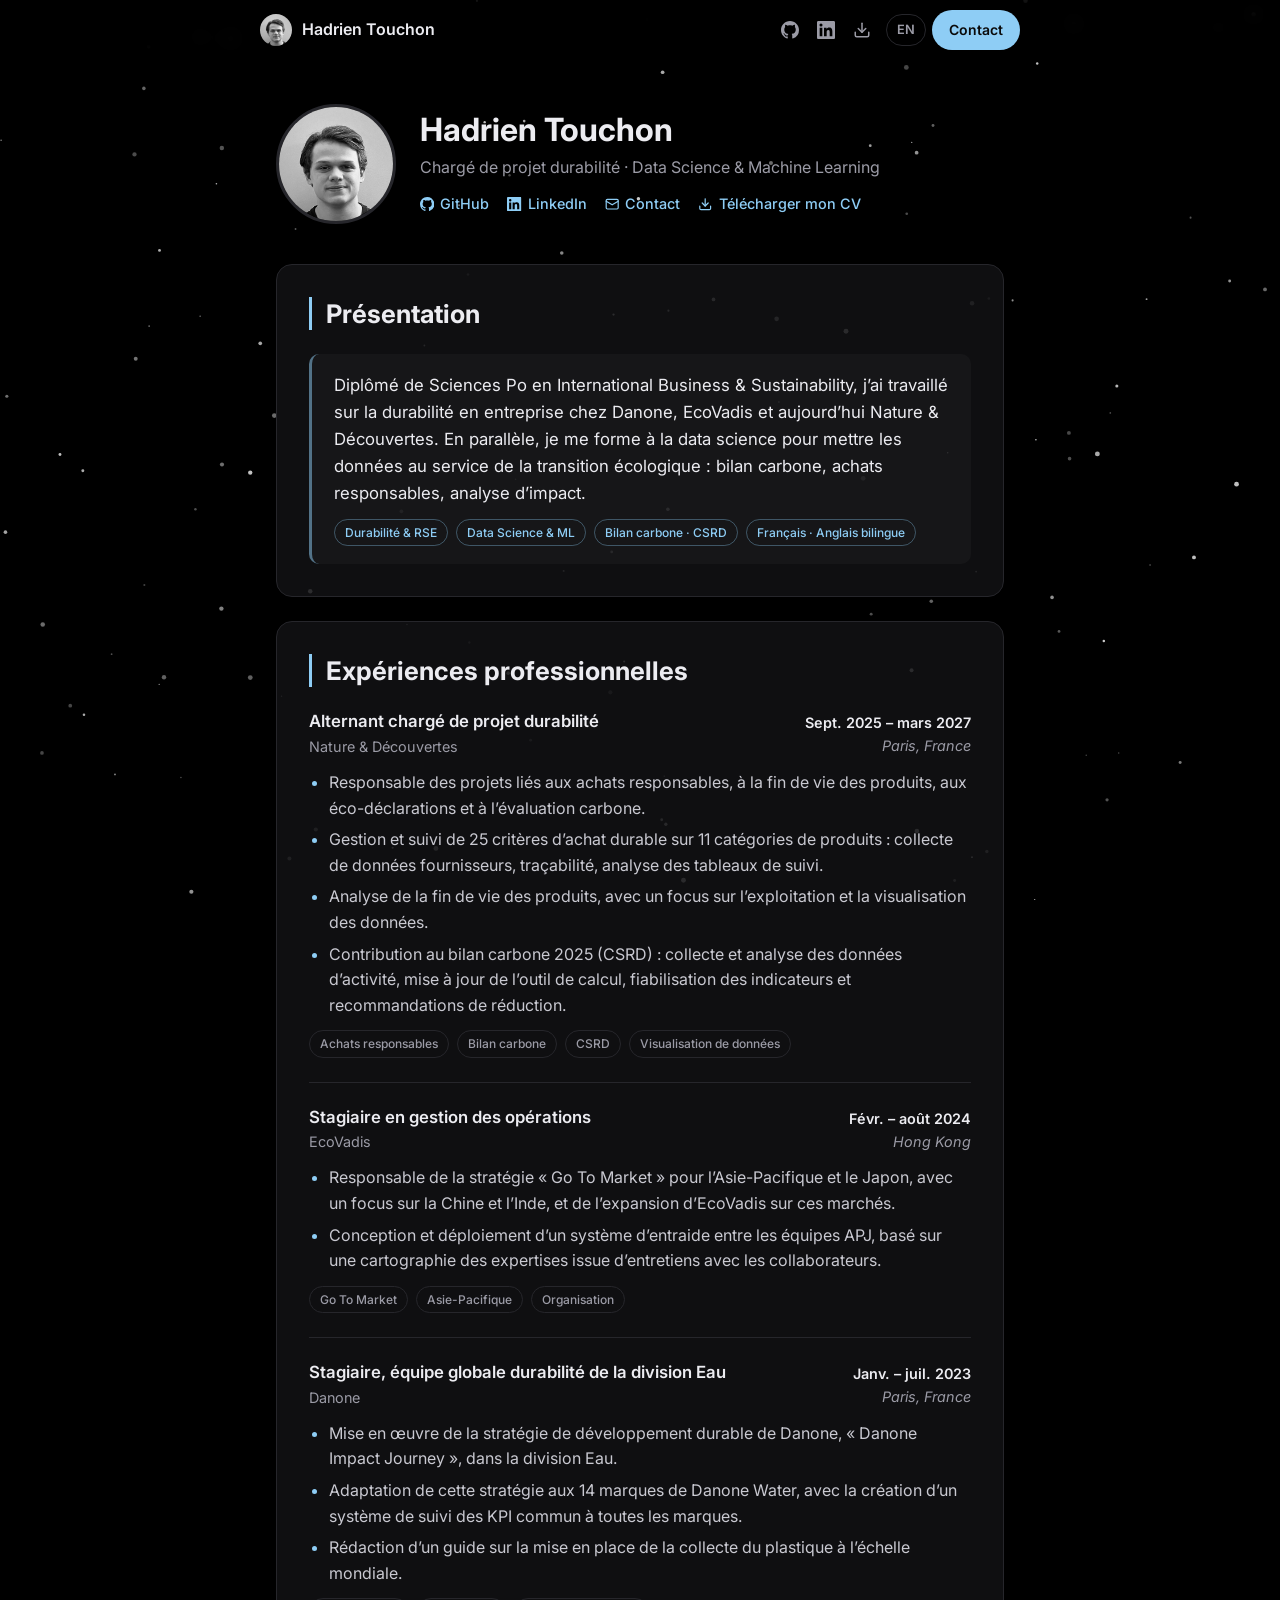
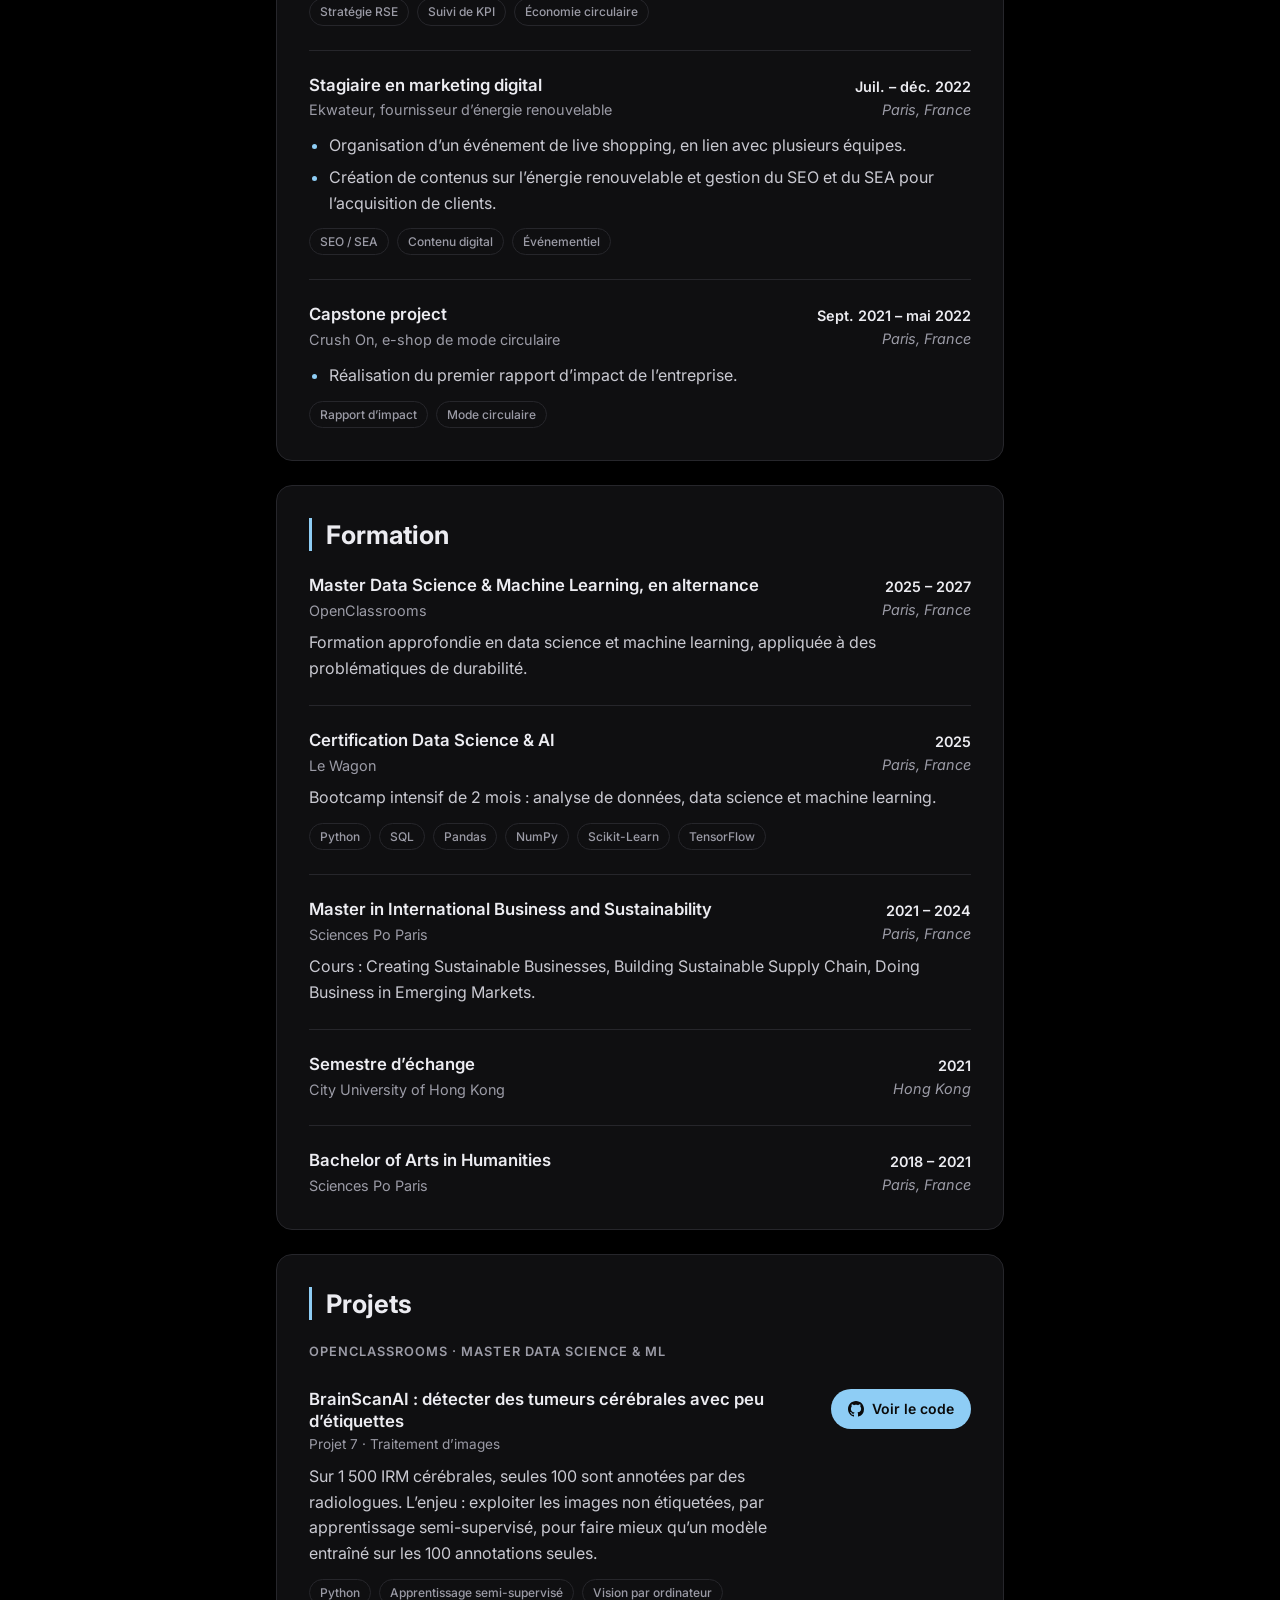
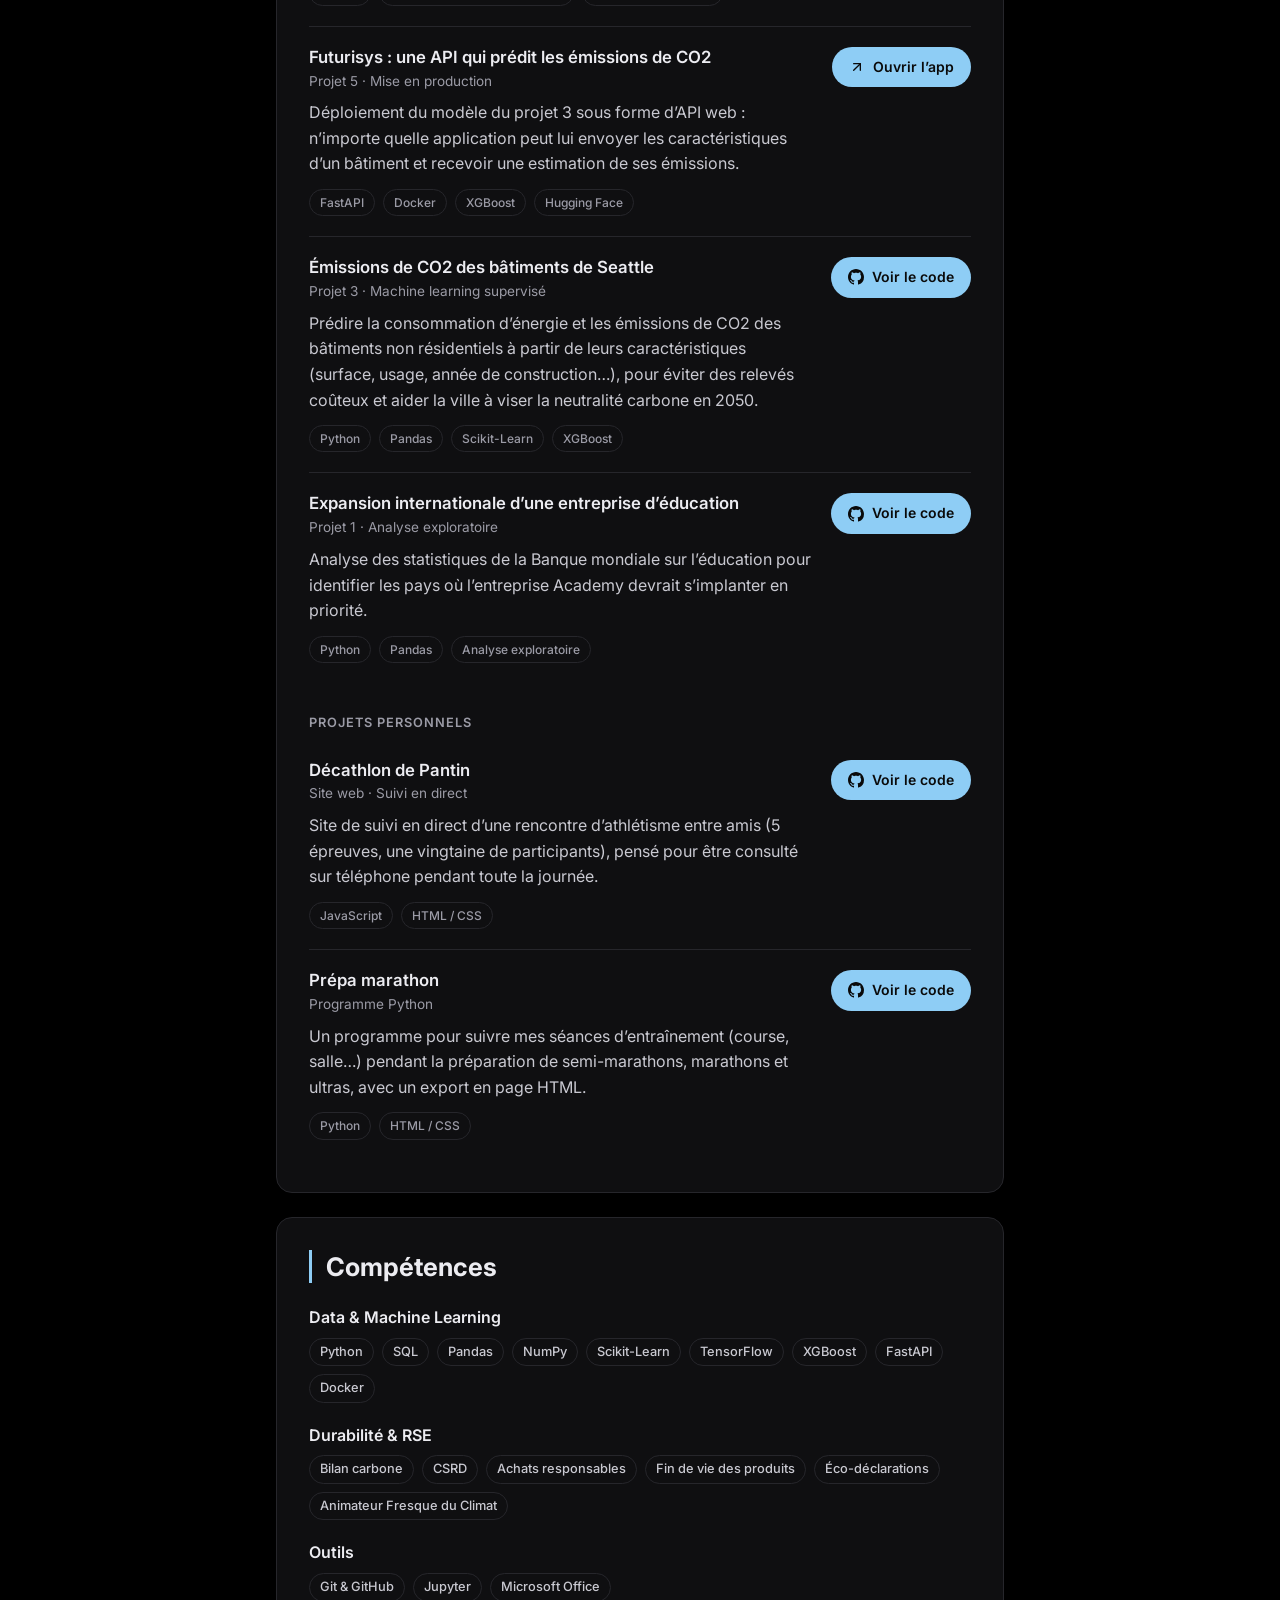
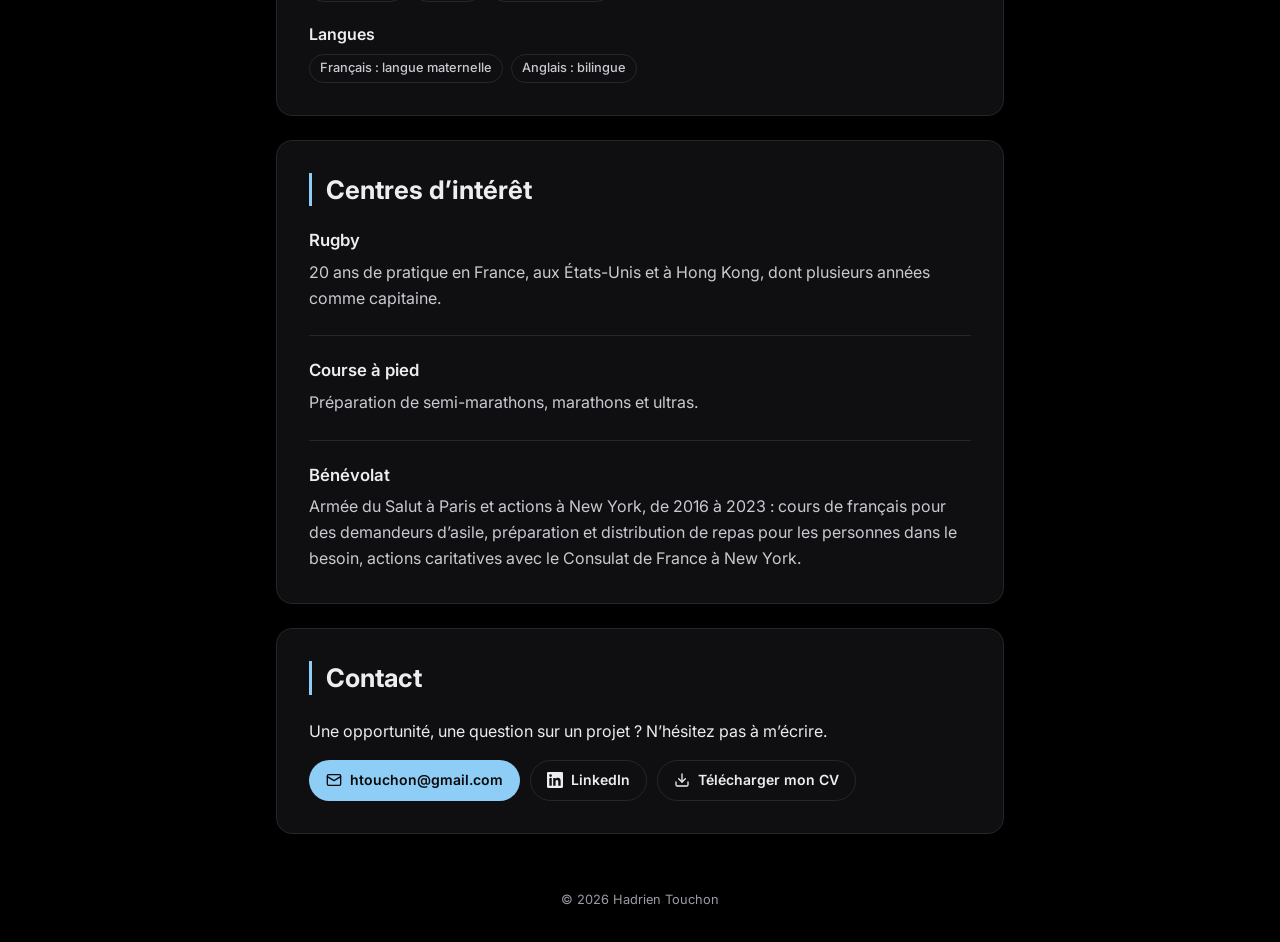
==== index.html @ 666b0382 "Première version du site portfolio" ====
<!DOCTYPE html>
<html lang="fr">
<head>
  <meta charset="UTF-8">
  <meta name="viewport" content="width=device-width, initial-scale=1">
  <title>Hadrien Touchon · Durabilité &amp; Data Science</title>
  <meta name="description" content="Portfolio de Hadrien Touchon : chargé de projet durabilité et étudiant en master Data Science &amp; Machine Learning. Expériences, formation, projets et contact.">

  <!-- Aperçu affiché quand le lien est partagé (LinkedIn, messageries…).
       L'image utilise l'adresse finale du site : elle marchera une fois le domaine branché. -->
  <meta property="og:type" content="website">
  <meta property="og:title" content="Hadrien Touchon · Durabilité &amp; Data Science">
  <meta property="og:description" content="Chargé de projet durabilité et étudiant en master Data Science &amp; Machine Learning.">
  <meta property="og:image" content="https://hadrientouchon.fr/assets/img/photo.jpg">

  <!-- Icône de l'onglet : ma photo -->
  <link rel="icon" href="assets/img/photo.jpg">

  <!-- Police Inter (Google Fonts) -->
  <link rel="preconnect" href="https://fonts.googleapis.com">
  <link rel="preconnect" href="https://fonts.gstatic.com" crossorigin>
  <link rel="stylesheet" href="https://fonts.googleapis.com/css2?family=Inter:wght@400;500;600;700&display=swap">

  <link rel="stylesheet" href="assets/css/style.css">
</head>
<body>

  <!-- Bibliothèque d'icônes : chaque icône est définie une fois ici,
       puis réutilisée partout avec <svg><use href="#nom-icone"/></svg> -->
  <svg width="0" height="0" style="position:absolute" aria-hidden="true">
    <symbol id="i-github" viewBox="0 0 16 16">
      <path fill="currentColor" d="M8 0C3.58 0 0 3.58 0 8c0 3.54 2.29 6.53 5.47 7.59.4.07.55-.17.55-.38 0-.19-.01-.82-.01-1.49-2.01.37-2.53-.49-2.69-.94-.09-.23-.48-.94-.82-1.13-.28-.15-.68-.52-.01-.53.63-.01 1.08.58 1.23.82.72 1.21 1.87.87 2.33.66.07-.52.28-.87.51-1.07-1.78-.2-3.64-.89-3.64-3.95 0-.87.31-1.59.82-2.15-.08-.2-.36-1.02.08-2.12 0 0 .67-.21 2.2.82.64-.18 1.32-.27 2-.27.68 0 1.36.09 2 .27 1.53-1.04 2.2-.82 2.2-.82.44 1.1.16 1.92.08 2.12.51.56.82 1.27.82 2.15 0 3.07-1.87 3.75-3.65 3.95.29.25.54.73.54 1.48 0 1.07-.01 1.93-.01 2.2 0 .21.15.46.55.38A8.013 8.013 0 0016 8c0-4.42-3.58-8-8-8z"/>
    </symbol>
    <symbol id="i-linkedin" viewBox="0 0 24 24">
      <path fill="currentColor" d="M20.447 20.452h-3.554v-5.569c0-1.328-.027-3.037-1.852-3.037-1.853 0-2.136 1.445-2.136 2.939v5.667H9.351V9h3.414v1.561h.046c.477-.9 1.637-1.85 3.37-1.85 3.601 0 4.267 2.37 4.267 5.455v6.286zM5.337 7.433a2.062 2.062 0 1 1 0-4.125 2.062 2.062 0 0 1 0 4.125zM7.119 20.452H3.555V9h3.564v11.452zM22.225 0H1.771C.792 0 0 .774 0 1.729v20.542C0 23.227.792 24 1.771 24h20.451C23.2 24 24 23.227 24 22.271V1.729C24 .774 23.2 0 22.222 0h.003z"/>
    </symbol>
    <symbol id="i-mail" viewBox="0 0 24 24">
      <g fill="none" stroke="currentColor" stroke-width="2" stroke-linecap="round" stroke-linejoin="round">
        <rect x="2" y="4" width="20" height="16" rx="2"/><path d="m22 7-10 6L2 7"/>
      </g>
    </symbol>
    <symbol id="i-download" viewBox="0 0 24 24">
      <g fill="none" stroke="currentColor" stroke-width="2" stroke-linecap="round" stroke-linejoin="round">
        <path d="M21 15v4a2 2 0 0 1-2 2H5a2 2 0 0 1-2-2v-4"/><path d="m7 10 5 5 5-5"/><path d="M12 15V3"/>
      </g>
    </symbol>
    <symbol id="i-external" viewBox="0 0 24 24">
      <g fill="none" stroke="currentColor" stroke-width="2" stroke-linecap="round" stroke-linejoin="round">
        <path d="M7 17 17 7"/><path d="M7 7h10v10"/>
      </g>
    </symbol>
  </svg>

  <!-- Fond animé : la neige est dessinée dans ce canvas par assets/js/main.js -->
  <canvas id="snow" aria-hidden="true"></canvas>

  <!-- =====================================================
       BARRE DU HAUT : toujours visible pendant le défilement.
       La photo, le nom et les icônes apparaissent une fois l'en-tête dépassé ;
       le bouton langue et le bouton Contact sont toujours là.
       ===================================================== -->
  <header class="topbar">
    <a class="topbar-id fade-on-scroll" href="#top">
      <img src="assets/img/photo.jpg" alt="" width="32" height="32">
      <span>Hadrien Touchon</span>
    </a>
    <nav class="topbar-actions" aria-label="Liens rapides">
      <div class="topbar-icons fade-on-scroll">
        <a class="icon-btn" href="https://github.com/Hadri2T" target="_blank" rel="noopener" aria-label="GitHub">
          <svg class="icon"><use href="#i-github"/></svg>
        </a>
        <a class="icon-btn" href="https://www.linkedin.com/in/hadrien-touchon/" target="_blank" rel="noopener" aria-label="LinkedIn">
          <svg class="icon"><use href="#i-linkedin"/></svg>
        </a>
        <a class="icon-btn" href="assets/cv/CV-Hadrien-Touchon-FR.pdf" download aria-label="Télécharger mon CV">
          <svg class="icon"><use href="#i-download"/></svg>
        </a>
      </div>
      <!-- Lien vers la version anglaise (page à créer : en/index.html) -->
      <a class="lang-switch" href="en/" hreflang="en" lang="en" aria-label="English version">EN</a>
      <a class="btn btn-accent" href="#contact">Contact</a>
    </nav>
  </header>

  <main id="top">

    <!-- =====================================================
         EN-TÊTE : photo, nom, titre et liens
         ===================================================== -->
    <section class="hero">
      <img class="avatar" src="assets/img/photo.jpg" alt="Photo de Hadrien Touchon" width="120" height="120">
      <div>
        <h1>Hadrien Touchon</h1>
        <p class="subtitle">Chargé de projet durabilité · Data Science &amp; Machine Learning</p>
        <ul class="hero-links">
          <li><a href="https://github.com/Hadri2T" target="_blank" rel="noopener"><svg class="icon"><use href="#i-github"/></svg>GitHub</a></li>
          <li><a href="https://www.linkedin.com/in/hadrien-touchon/" target="_blank" rel="noopener"><svg class="icon"><use href="#i-linkedin"/></svg>LinkedIn</a></li>
          <li><a href="#contact"><svg class="icon"><use href="#i-mail"/></svg>Contact</a></li>
          <li><a href="assets/cv/CV-Hadrien-Touchon-FR.pdf" download><svg class="icon"><use href="#i-download"/></svg>Télécharger mon CV</a></li>
        </ul>
      </div>
    </section>

    <!-- =====================================================
         PRÉSENTATION
         ✏️ C'est ce bloc qu'il faut modifier pour adapter le site à tes objectifs :
         le paragraphe et les étiquettes en dessous.
         ===================================================== -->
    <section class="card" id="presentation">
      <h2 class="section-title">Présentation</h2>
      <div class="pitch">
        <p>
          Diplômé de Sciences Po en International Business &amp; Sustainability, j’ai travaillé sur la durabilité
          en entreprise chez Danone, EcoVadis et aujourd’hui Nature &amp; Découvertes. En parallèle, je me forme
          à la data science pour mettre les données au service de la transition écologique : bilan carbone,
          achats responsables, analyse d’impact.
        </p>
        <ul class="tags">
          <li>Durabilité &amp; RSE</li>
          <li>Data Science &amp; ML</li>
          <li>Bilan carbone · CSRD</li>
          <li>Français · Anglais bilingue</li>
        </ul>
      </div>
    </section>

    <!-- =====================================================
         EXPÉRIENCES PROFESSIONNELLES
         Chaque expérience est un bloc <article class="entry"> :
         pour en ajouter une, copier-coller un bloc entier.
         ===================================================== -->
    <section class="card" id="experiences">
      <h2 class="section-title">Expériences professionnelles</h2>

      <article class="entry">
        <div class="entry-head">
          <div>
            <h3>Alternant chargé de projet durabilité</h3>
            <p class="entry-org">Nature &amp; Découvertes</p>
          </div>
          <div class="entry-meta">
            <span class="entry-date">Sept. 2025 – mars 2027</span>
            <span class="entry-place">Paris, France</span>
          </div>
        </div>
        <ul class="entry-list">
          <li>Responsable des projets liés aux achats responsables, à la fin de vie des produits, aux éco-déclarations et à l’évaluation carbone.</li>
          <li>Gestion et suivi de 25 critères d’achat durable sur 11 catégories de produits : collecte de données fournisseurs, traçabilité, analyse des tableaux de suivi.</li>
          <li>Analyse de la fin de vie des produits, avec un focus sur l’exploitation et la visualisation des données.</li>
          <li>Contribution au bilan carbone 2025 (CSRD) : collecte et analyse des données d’activité, mise à jour de l’outil de calcul, fiabilisation des indicateurs et recommandations de réduction.</li>
        </ul>
        <ul class="tags">
          <li>Achats responsables</li><li>Bilan carbone</li><li>CSRD</li><li>Visualisation de données</li>
        </ul>
      </article>

      <article class="entry">
        <div class="entry-head">
          <div>
            <h3>Stagiaire en gestion des opérations</h3>
            <p class="entry-org">EcoVadis</p>
          </div>
          <div class="entry-meta">
            <span class="entry-date">Févr. – août 2024</span>
            <span class="entry-place">Hong Kong</span>
          </div>
        </div>
        <ul class="entry-list">
          <li>Responsable de la stratégie « Go To Market » pour l’Asie-Pacifique et le Japon, avec un focus sur la Chine et l’Inde, et de l’expansion d’EcoVadis sur ces marchés.</li>
          <li>Conception et déploiement d’un système d’entraide entre les équipes APJ, basé sur une cartographie des expertises issue d’entretiens avec les collaborateurs.</li>
        </ul>
        <ul class="tags">
          <li>Go To Market</li><li>Asie-Pacifique</li><li>Organisation</li>
        </ul>
      </article>

      <article class="entry">
        <div class="entry-head">
          <div>
            <h3>Stagiaire, équipe globale durabilité de la division Eau</h3>
            <p class="entry-org">Danone</p>
          </div>
          <div class="entry-meta">
            <span class="entry-date">Janv. – juil. 2023</span>
            <span class="entry-place">Paris, France</span>
          </div>
        </div>
        <ul class="entry-list">
          <li>Mise en œuvre de la stratégie de développement durable de Danone, « Danone Impact Journey », dans la division Eau.</li>
          <li>Adaptation de cette stratégie aux 14 marques de Danone Water, avec la création d’un système de suivi des KPI commun à toutes les marques.</li>
          <li>Rédaction d’un guide sur la mise en place de la collecte du plastique à l’échelle mondiale.</li>
        </ul>
        <ul class="tags">
          <li>Stratégie RSE</li><li>Suivi de KPI</li><li>Économie circulaire</li>
        </ul>
      </article>

      <article class="entry">
        <div class="entry-head">
          <div>
            <h3>Stagiaire en marketing digital</h3>
            <p class="entry-org">Ekwateur, fournisseur d’énergie renouvelable</p>
          </div>
          <div class="entry-meta">
            <span class="entry-date">Juil. – déc. 2022</span>
            <span class="entry-place">Paris, France</span>
          </div>
        </div>
        <ul class="entry-list">
          <li>Organisation d’un événement de live shopping, en lien avec plusieurs équipes.</li>
          <li>Création de contenus sur l’énergie renouvelable et gestion du SEO et du SEA pour l’acquisition de clients.</li>
        </ul>
        <ul class="tags">
          <li>SEO / SEA</li><li>Contenu digital</li><li>Événementiel</li>
        </ul>
      </article>

      <article class="entry">
        <div class="entry-head">
          <div>
            <h3>Capstone project</h3>
            <p class="entry-org">Crush On, e-shop de mode circulaire</p>
          </div>
          <div class="entry-meta">
            <span class="entry-date">Sept. 2021 – mai 2022</span>
            <span class="entry-place">Paris, France</span>
          </div>
        </div>
        <ul class="entry-list">
          <li>Réalisation du premier rapport d’impact de l’entreprise.</li>
        </ul>
        <ul class="tags">
          <li>Rapport d’impact</li><li>Mode circulaire</li>
        </ul>
      </article>
    </section>

    <!-- =====================================================
         FORMATION
         ===================================================== -->
    <section class="card" id="formation">
      <h2 class="section-title">Formation</h2>

      <article class="entry">
        <div class="entry-head">
          <div>
            <h3>Master Data Science &amp; Machine Learning, en alternance</h3>
            <p class="entry-org">OpenClassrooms</p>
          </div>
          <div class="entry-meta">
            <span class="entry-date">2025 – 2027</span>
            <span class="entry-place">Paris, France</span>
          </div>
        </div>
        <p class="entry-desc">Formation approfondie en data science et machine learning, appliquée à des problématiques de durabilité.</p>
      </article>

      <article class="entry">
        <div class="entry-head">
          <div>
            <h3>Certification Data Science &amp; AI</h3>
            <p class="entry-org">Le Wagon</p>
          </div>
          <div class="entry-meta">
            <span class="entry-date">2025</span>
            <span class="entry-place">Paris, France</span>
          </div>
        </div>
        <p class="entry-desc">Bootcamp intensif de 2 mois : analyse de données, data science et machine learning.</p>
        <ul class="tags">
          <li>Python</li><li>SQL</li><li>Pandas</li><li>NumPy</li><li>Scikit-Learn</li><li>TensorFlow</li>
        </ul>
      </article>

      <article class="entry">
        <div class="entry-head">
          <div>
            <h3>Master in International Business and Sustainability</h3>
            <p class="entry-org">Sciences Po Paris</p>
          </div>
          <div class="entry-meta">
            <span class="entry-date">2021 – 2024</span>
            <span class="entry-place">Paris, France</span>
          </div>
        </div>
        <p class="entry-desc">Cours : Creating Sustainable Businesses, Building Sustainable Supply Chain, Doing Business in Emerging Markets.</p>
      </article>

      <article class="entry">
        <div class="entry-head">
          <div>
            <h3>Semestre d’échange</h3>
            <p class="entry-org">City University of Hong Kong</p>
          </div>
          <div class="entry-meta">
            <span class="entry-date">2021</span>
            <span class="entry-place">Hong Kong</span>
          </div>
        </div>
      </article>

      <article class="entry">
        <div class="entry-head">
          <div>
            <h3>Bachelor of Arts in Humanities</h3>
            <p class="entry-org">Sciences Po Paris</p>
          </div>
          <div class="entry-meta">
            <span class="entry-date">2018 – 2021</span>
            <span class="entry-place">Paris, France</span>
          </div>
        </div>
      </article>
    </section>

    <!-- =====================================================
         PROJETS
         Chaque projet est un bloc <article class="project">.
         Boutons possibles : « Voir le code » (lien GitHub) et/ou « Ouvrir l'app ».
         ===================================================== -->
    <section class="card" id="projets">
      <h2 class="section-title">Projets</h2>

      <h3 class="group-title">OpenClassrooms · Master Data Science &amp; ML</h3>

      <article class="project">
        <h4>BrainScanAI : détecter des tumeurs cérébrales avec peu d’étiquettes</h4>
        <p class="project-meta">Projet 7 · Traitement d’images</p>
        <p class="project-desc">Sur 1 500 IRM cérébrales, seules 100 sont annotées par des radiologues. L’enjeu : exploiter les images non étiquetées, par apprentissage semi-supervisé, pour faire mieux qu’un modèle entraîné sur les 100 annotations seules.</p>
        <ul class="tags"><li>Python</li><li>Apprentissage semi-supervisé</li><li>Vision par ordinateur</li></ul>
        <div class="project-actions">
          <a class="btn btn-accent" href="https://github.com/Hadri2T/Projet_7" target="_blank" rel="noopener"><svg class="icon"><use href="#i-github"/></svg>Voir le code</a>
        </div>
      </article>

      <article class="project">
        <h4>Futurisys : une API qui prédit les émissions de CO2</h4>
        <p class="project-meta">Projet 5 · Mise en production</p>
        <p class="project-desc">Déploiement du modèle du projet 3 sous forme d’API web : n’importe quelle application peut lui envoyer les caractéristiques d’un bâtiment et recevoir une estimation de ses émissions.</p>
        <ul class="tags"><li>FastAPI</li><li>Docker</li><li>XGBoost</li><li>Hugging Face</li></ul>
        <div class="project-actions">
          <a class="btn btn-accent" href="https://touchon-futurisys-ml-api.hf.space/docs" target="_blank" rel="noopener"><svg class="icon"><use href="#i-external"/></svg>Ouvrir l’app</a>
        </div>
      </article>

      <article class="project">
        <h4>Émissions de CO2 des bâtiments de Seattle</h4>
        <p class="project-meta">Projet 3 · Machine learning supervisé</p>
        <p class="project-desc">Prédire la consommation d’énergie et les émissions de CO2 des bâtiments non résidentiels à partir de leurs caractéristiques (surface, usage, année de construction…), pour éviter des relevés coûteux et aider la ville à viser la neutralité carbone en 2050.</p>
        <ul class="tags"><li>Python</li><li>Pandas</li><li>Scikit-Learn</li><li>XGBoost</li></ul>
        <div class="project-actions">
          <a class="btn btn-accent" href="https://github.com/Hadri2T/OpenClassroom_projet_3" target="_blank" rel="noopener"><svg class="icon"><use href="#i-github"/></svg>Voir le code</a>
        </div>
      </article>

      <article class="project">
        <h4>Expansion internationale d’une entreprise d’éducation</h4>
        <p class="project-meta">Projet 1 · Analyse exploratoire</p>
        <p class="project-desc">Analyse des statistiques de la Banque mondiale sur l’éducation pour identifier les pays où l’entreprise Academy devrait s’implanter en priorité.</p>
        <ul class="tags"><li>Python</li><li>Pandas</li><li>Analyse exploratoire</li></ul>
        <div class="project-actions">
          <a class="btn btn-accent" href="https://github.com/Hadri2T/OpenClassroom_projet_1" target="_blank" rel="noopener"><svg class="icon"><use href="#i-github"/></svg>Voir le code</a>
        </div>
      </article>

      <h3 class="group-title">Projets personnels</h3>

      <article class="project">
        <h4>Décathlon de Pantin</h4>
        <p class="project-meta">Site web · Suivi en direct</p>
        <p class="project-desc">Site de suivi en direct d’une rencontre d’athlétisme entre amis (5 épreuves, une vingtaine de participants), pensé pour être consulté sur téléphone pendant toute la journée.</p>
        <ul class="tags"><li>JavaScript</li><li>HTML / CSS</li></ul>
        <div class="project-actions">
          <a class="btn btn-accent" href="https://github.com/Hadri2T/decathlon" target="_blank" rel="noopener"><svg class="icon"><use href="#i-github"/></svg>Voir le code</a>
        </div>
      </article>

      <article class="project">
        <h4>Prépa marathon</h4>
        <p class="project-meta">Programme Python</p>
        <p class="project-desc">Un programme pour suivre mes séances d’entraînement (course, salle…) pendant la préparation de semi-marathons, marathons et ultras, avec un export en page HTML.</p>
        <ul class="tags"><li>Python</li><li>HTML / CSS</li></ul>
        <div class="project-actions">
          <a class="btn btn-accent" href="https://github.com/Hadri2T/prepa_marathon" target="_blank" rel="noopener"><svg class="icon"><use href="#i-github"/></svg>Voir le code</a>
        </div>
      </article>
    </section>

    <!-- =====================================================
         COMPÉTENCES
         ===================================================== -->
    <section class="card" id="competences">
      <h2 class="section-title">Compétences</h2>

      <div class="skill-group">
        <h3>Data &amp; Machine Learning</h3>
        <ul class="tags">
          <li>Python</li><li>SQL</li><li>Pandas</li><li>NumPy</li><li>Scikit-Learn</li><li>TensorFlow</li><li>XGBoost</li><li>FastAPI</li><li>Docker</li>
        </ul>
      </div>

      <div class="skill-group">
        <h3>Durabilité &amp; RSE</h3>
        <ul class="tags">
          <li>Bilan carbone</li><li>CSRD</li><li>Achats responsables</li><li>Fin de vie des produits</li><li>Éco-déclarations</li><li>Animateur Fresque du Climat</li>
        </ul>
      </div>

      <div class="skill-group">
        <h3>Outils</h3>
        <ul class="tags">
          <li>Git &amp; GitHub</li><li>Jupyter</li><li>Microsoft Office</li>
        </ul>
      </div>

      <div class="skill-group">
        <h3>Langues</h3>
        <ul class="tags">
          <li>Français : langue maternelle</li><li>Anglais : bilingue</li>
        </ul>
      </div>
    </section>

    <!-- =====================================================
         CENTRES D'INTÉRÊT
         ===================================================== -->
    <section class="card" id="interets">
      <h2 class="section-title">Centres d’intérêt</h2>

      <article class="entry">
        <h3>Rugby</h3>
        <p class="entry-desc">20 ans de pratique en France, aux États-Unis et à Hong Kong, dont plusieurs années comme capitaine.</p>
      </article>

      <article class="entry">
        <h3>Course à pied</h3>
        <p class="entry-desc">Préparation de semi-marathons, marathons et ultras.</p>
      </article>

      <article class="entry">
        <h3>Bénévolat</h3>
        <p class="entry-desc">Armée du Salut à Paris et actions à New York, de 2016 à 2023 : cours de français pour des demandeurs d’asile, préparation et distribution de repas pour les personnes dans le besoin, actions caritatives avec le Consulat de France à New York.</p>
      </article>
    </section>

    <!-- =====================================================
         CONTACT : c'est ici qu'amènent tous les boutons « Contact »
         ===================================================== -->
    <section class="card" id="contact">
      <h2 class="section-title">Contact</h2>
      <p>Une opportunité, une question sur un projet ? N’hésitez pas à m’écrire.</p>
      <div class="contact-actions">
        <a class="btn btn-accent" href="mailto:htouchon@gmail.com"><svg class="icon"><use href="#i-mail"/></svg>htouchon@gmail.com</a>
        <a class="btn btn-ghost" href="https://www.linkedin.com/in/hadrien-touchon/" target="_blank" rel="noopener"><svg class="icon"><use href="#i-linkedin"/></svg>LinkedIn</a>
        <a class="btn btn-ghost" href="assets/cv/CV-Hadrien-Touchon-FR.pdf" download><svg class="icon"><use href="#i-download"/></svg>Télécharger mon CV</a>
      </div>
    </section>

  </main>

  <footer>© 2026 Hadrien Touchon</footer>

  <script src="assets/js/main.js"></script>
</body>
</html>
---- assets/css/style.css ----
/* =========================================================
   1. VARIABLES
   Toutes les couleurs et tailles principales sont ici :
   changer une valeur ici la change sur tout le site.
   ========================================================= */
:root {
  --bg: #000;                           /* fond de la page */
  --card: rgba(18, 18, 20, 0.85);       /* fond des blocs (un peu transparent : la neige se devine derrière) */
  --card-border: #26262b;               /* bordures et séparateurs */
  --text: #ececf1;                      /* texte principal */
  --text-soft: #c9c9d1;                 /* texte des listes */
  --muted: #9b9ba6;                     /* texte secondaire (dates, lieux…) */

  --accent: #8ecdf5;                    /* couleur d'accent : bleu glacier */
  /* Autres pistes à tester : vert #7ed6a5 (durabilité), doré #d9b56f (Skyrim) */
  --accent-text: #0a0a0a;               /* texte posé sur la couleur d'accent */

  --radius: 16px;                       /* arrondi des blocs */
  --max-width: 760px;                   /* largeur de la colonne de contenu */
}

/* =========================================================
   2. BASE
   ========================================================= */
*, *::before, *::after { box-sizing: border-box; }

html {
  scroll-behavior: smooth;              /* défilement doux quand on clique sur « Contact » */
  scroll-padding-top: 80px;             /* évite que la barre du haut cache le titre de la section visée */
}

body {
  margin: 0;
  background: var(--bg);
  color: var(--text);
  font-family: "Inter", system-ui, -apple-system, "Segoe UI", sans-serif;
  font-size: 16px;
  line-height: 1.6;
  -webkit-font-smoothing: antialiased;
}

img { display: block; max-width: 100%; }
a { color: inherit; }
h1, h2, h3, h4 { margin: 0; line-height: 1.3; }
p { margin: 0; }

/* Contour visible quand on navigue au clavier (touche Tab) */
a:focus-visible {
  outline: 2px solid var(--accent);
  outline-offset: 3px;
  border-radius: 6px;
}

/* Les icônes prennent la taille et la couleur du texte autour */
.icon { width: 1em; height: 1em; flex-shrink: 0; }

/* =========================================================
   3. NEIGE EN FOND
   Le canvas couvre tout l'écran, derrière le contenu, et ne bloque pas les clics.
   ========================================================= */
#snow {
  position: fixed;
  inset: 0;
  width: 100%;
  height: 100%;
  z-index: 0;
  pointer-events: none;
}

/* =========================================================
   4. BOUTONS ET ÉTIQUETTES (réutilisés dans toute la page)
   ========================================================= */
.btn {
  display: inline-flex;
  align-items: center;
  gap: 8px;
  padding: 8px 16px;
  border: 1px solid transparent;
  border-radius: 999px;                 /* forme de pilule */
  font-size: 0.875rem;
  font-weight: 600;
  text-decoration: none;
  white-space: nowrap;
  transition: transform 0.15s, filter 0.2s, border-color 0.2s, color 0.2s;
}
.btn .icon { width: 16px; height: 16px; }

/* Bouton plein, couleur d'accent : l'action principale */
.btn-accent { background: var(--accent); color: var(--accent-text); }
.btn-accent:hover { transform: translateY(-1px); filter: brightness(1.1); }

/* Bouton discret, juste un contour */
.btn-ghost { border-color: var(--card-border); color: var(--text); }
.btn-ghost:hover { border-color: var(--accent); color: var(--accent); }

/* Étiquettes (outils, thèmes…) */
.tags {
  display: flex;
  flex-wrap: wrap;
  gap: 8px;
  margin: 12px 0 0;
  padding: 0;
  list-style: none;
}
.tags li {
  padding: 3px 10px;
  border: 1px solid var(--card-border);
  border-radius: 999px;
  color: var(--muted);
  font-size: 0.75rem;
  font-weight: 500;
}

/* =========================================================
   5. BARRE DU HAUT
   ========================================================= */
.topbar {
  position: fixed;
  top: 0;
  left: 0;
  right: 0;
  z-index: 10;
  display: flex;
  align-items: center;
  justify-content: space-between;
  gap: 12px;
  /* Aligne le contenu de la barre sur la colonne centrale */
  padding: 10px max(16px, calc((100% - var(--max-width)) / 2));
  background: rgba(0, 0, 0, 0.6);
  backdrop-filter: blur(10px);          /* flou derrière la barre */
  -webkit-backdrop-filter: blur(10px);
  border-bottom: 1px solid transparent;
  transition: border-color 0.3s;
}

.topbar-id {
  display: flex;
  align-items: center;
  gap: 10px;
  font-weight: 600;
  text-decoration: none;
  min-width: 0;
}
.topbar-id img { width: 32px; height: 32px; border-radius: 50%; }
.topbar-id span { overflow: hidden; white-space: nowrap; text-overflow: ellipsis; }

.topbar-actions { display: flex; align-items: center; gap: 6px; }
.topbar-icons { display: flex; }

.icon-btn {
  display: inline-flex;
  align-items: center;
  justify-content: center;
  width: 36px;
  height: 36px;
  border-radius: 50%;
  color: var(--muted);
  transition: color 0.2s, background 0.2s;
}
.icon-btn .icon { width: 18px; height: 18px; }
.icon-btn:hover { color: var(--accent); background: rgba(255, 255, 255, 0.06); }

/* Bouton FR / EN */
.lang-switch {
  padding: 5px 10px;
  border: 1px solid var(--card-border);
  border-radius: 999px;
  color: var(--muted);
  font-size: 0.8rem;
  font-weight: 600;
  text-decoration: none;
  transition: color 0.2s, border-color 0.2s;
}
.lang-switch:hover { color: var(--accent); border-color: var(--accent); }

/* Éléments cachés en haut de page, qui apparaissent une fois l'en-tête dépassé.
   La classe « is-scrolled » est ajoutée sur <body> par assets/js/main.js. */
.fade-on-scroll {
  opacity: 0;
  visibility: hidden;
  transform: translateY(-4px);
  transition: opacity 0.3s, transform 0.3s, visibility 0.3s;
}
.is-scrolled .fade-on-scroll { opacity: 1; visibility: visible; transform: none; }
.is-scrolled .topbar { border-bottom-color: var(--card-border); }

/* =========================================================
   6. COLONNE DE CONTENU ET EN-TÊTE
   ========================================================= */
main {
  position: relative;
  z-index: 1;                           /* passe devant la neige */
  max-width: var(--max-width);
  margin: 0 auto;
  padding: 104px 16px 24px;             /* espace en haut pour la barre fixe */
}

.hero {
  display: flex;
  align-items: center;
  gap: 24px;
  margin-bottom: 40px;
}

.avatar {
  width: 120px;
  height: 120px;
  flex-shrink: 0;
  border-radius: 50%;
  border: 3px solid var(--card-border);
  object-fit: cover;
}

.hero h1 { font-size: 2rem; font-weight: 700; }
.subtitle { margin: 4px 0 12px; color: var(--muted); }

.hero-links {
  display: flex;
  flex-wrap: wrap;
  gap: 8px 18px;
  margin: 0;
  padding: 0;
  list-style: none;
}
.hero-links a {
  display: inline-flex;
  align-items: center;
  gap: 6px;
  color: var(--accent);
  font-size: 0.9rem;
  font-weight: 500;
  text-decoration: none;
}
.hero-links a:hover { text-decoration: underline; }

/* =========================================================
   7. BLOCS DE SECTION (cartes)
   ========================================================= */
.card {
  margin-bottom: 24px;
  padding: 32px;
  background: var(--card);
  border: 1px solid var(--card-border);
  border-radius: var(--radius);
}

/* Titre de section avec un trait de couleur à gauche */
.section-title {
  margin-bottom: 24px;
  padding-left: 14px;
  border-left: 3px solid var(--accent);
  font-size: 1.6rem;
  font-weight: 700;
}

/* Bloc Présentation */
.pitch {
  padding: 18px 22px;
  background: rgba(255, 255, 255, 0.03);
  border-left: 3px solid color-mix(in srgb, var(--accent) 50%, transparent);
  border-radius: 10px;
}
.pitch p { font-size: 1.05rem; }
.pitch .tags li {
  color: var(--accent);
  border-color: color-mix(in srgb, var(--accent) 35%, transparent);
}

/* =========================================================
   8. EXPÉRIENCES, FORMATION, INTÉRÊTS (même mise en forme)
   ========================================================= */
.entry + .entry {
  margin-top: 24px;
  padding-top: 24px;
  border-top: 1px solid var(--card-border);
}

/* Ligne du haut : poste à gauche, dates et lieu à droite */
.entry-head { display: flex; justify-content: space-between; gap: 16px; }
.entry h3 { font-size: 1.05rem; font-weight: 600; }
.entry-org { margin-top: 2px; color: var(--muted); font-size: 0.9rem; }

.entry-meta { flex-shrink: 0; text-align: right; font-size: 0.9rem; }
.entry-date { display: block; font-weight: 600; }
.entry-place { display: block; color: var(--muted); font-style: italic; }

.entry-list { margin: 12px 0 0; padding-left: 20px; color: var(--text-soft); }
.entry-list li + li { margin-top: 6px; }
.entry-list li::marker { color: var(--accent); }

.entry-desc { margin-top: 8px; color: var(--text-soft); }

/* =========================================================
   9. PROJETS
   Sur ordinateur : texte à gauche, bouton à droite.
   Sur mobile : le bouton passe sous le texte (voir section 11).
   ========================================================= */
.group-title {
  margin-bottom: 8px;
  color: var(--muted);
  font-size: 0.8rem;
  font-weight: 600;
  letter-spacing: 0.08em;
  text-transform: uppercase;
}
.project + .group-title { margin-top: 32px; }

.project {
  display: grid;
  grid-template-columns: 1fr auto;
  column-gap: 20px;
  padding: 20px 0;
}
.project + .project { border-top: 1px solid var(--card-border); }
.project > * { grid-column: 1; }

.project-actions {
  grid-column: 2;
  grid-row: 1 / span 4;
  align-self: start;
  display: flex;
  flex-direction: column;
  gap: 8px;
}

.project h4 { font-size: 1.05rem; font-weight: 600; }
.project-meta { margin: 2px 0 8px; color: var(--muted); font-size: 0.85rem; }
.project-desc { color: var(--text-soft); }

/* =========================================================
   10. COMPÉTENCES, CONTACT, PIED DE PAGE
   ========================================================= */
.skill-group + .skill-group { margin-top: 22px; }
.skill-group h3 { font-size: 1rem; font-weight: 600; }
.skill-group .tags { margin-top: 10px; }
.skill-group .tags li { color: var(--text-soft); font-size: 0.8rem; }

.contact-actions {
  display: flex;
  flex-wrap: wrap;
  gap: 10px;
  margin-top: 16px;
}

footer {
  position: relative;
  z-index: 1;
  padding: 8px 16px 32px;
  color: var(--muted);
  font-size: 0.8rem;
  text-align: center;
}

/* =========================================================
   11. MOBILE (écrans de moins de 600 px de large)
   ========================================================= */
@media (max-width: 600px) {
  /* Barre du haut : on garde la photo mais on cache le nom, faute de place */
  .topbar-id span { display: none; }

  /* En-tête : photo au-dessus, texte centré */
  .hero { flex-direction: column; text-align: center; }
  .hero h1 { font-size: 1.7rem; }
  .hero-links { justify-content: center; }

  .card { padding: 22px 18px; }
  .section-title { font-size: 1.35rem; }

  /* Expériences : dates et lieu passent sous le poste, sur une ligne */
  .entry-head { flex-direction: column; gap: 4px; }
  .entry-meta { text-align: left; }
  .entry-date, .entry-place { display: inline; }
  .entry-place::before { content: " · "; font-style: normal; }

  /* Projets : le bouton passe sous le texte */
  .project { grid-template-columns: 1fr; }
  .project-actions { grid-column: 1; grid-row: auto; flex-direction: row; flex-wrap: wrap; margin-top: 14px; }
}

/* Personnes qui ont demandé à limiter les animations dans leur système */
@media (prefers-reduced-motion: reduce) {
  html { scroll-behavior: auto; }
  * { transition: none !important; }
}
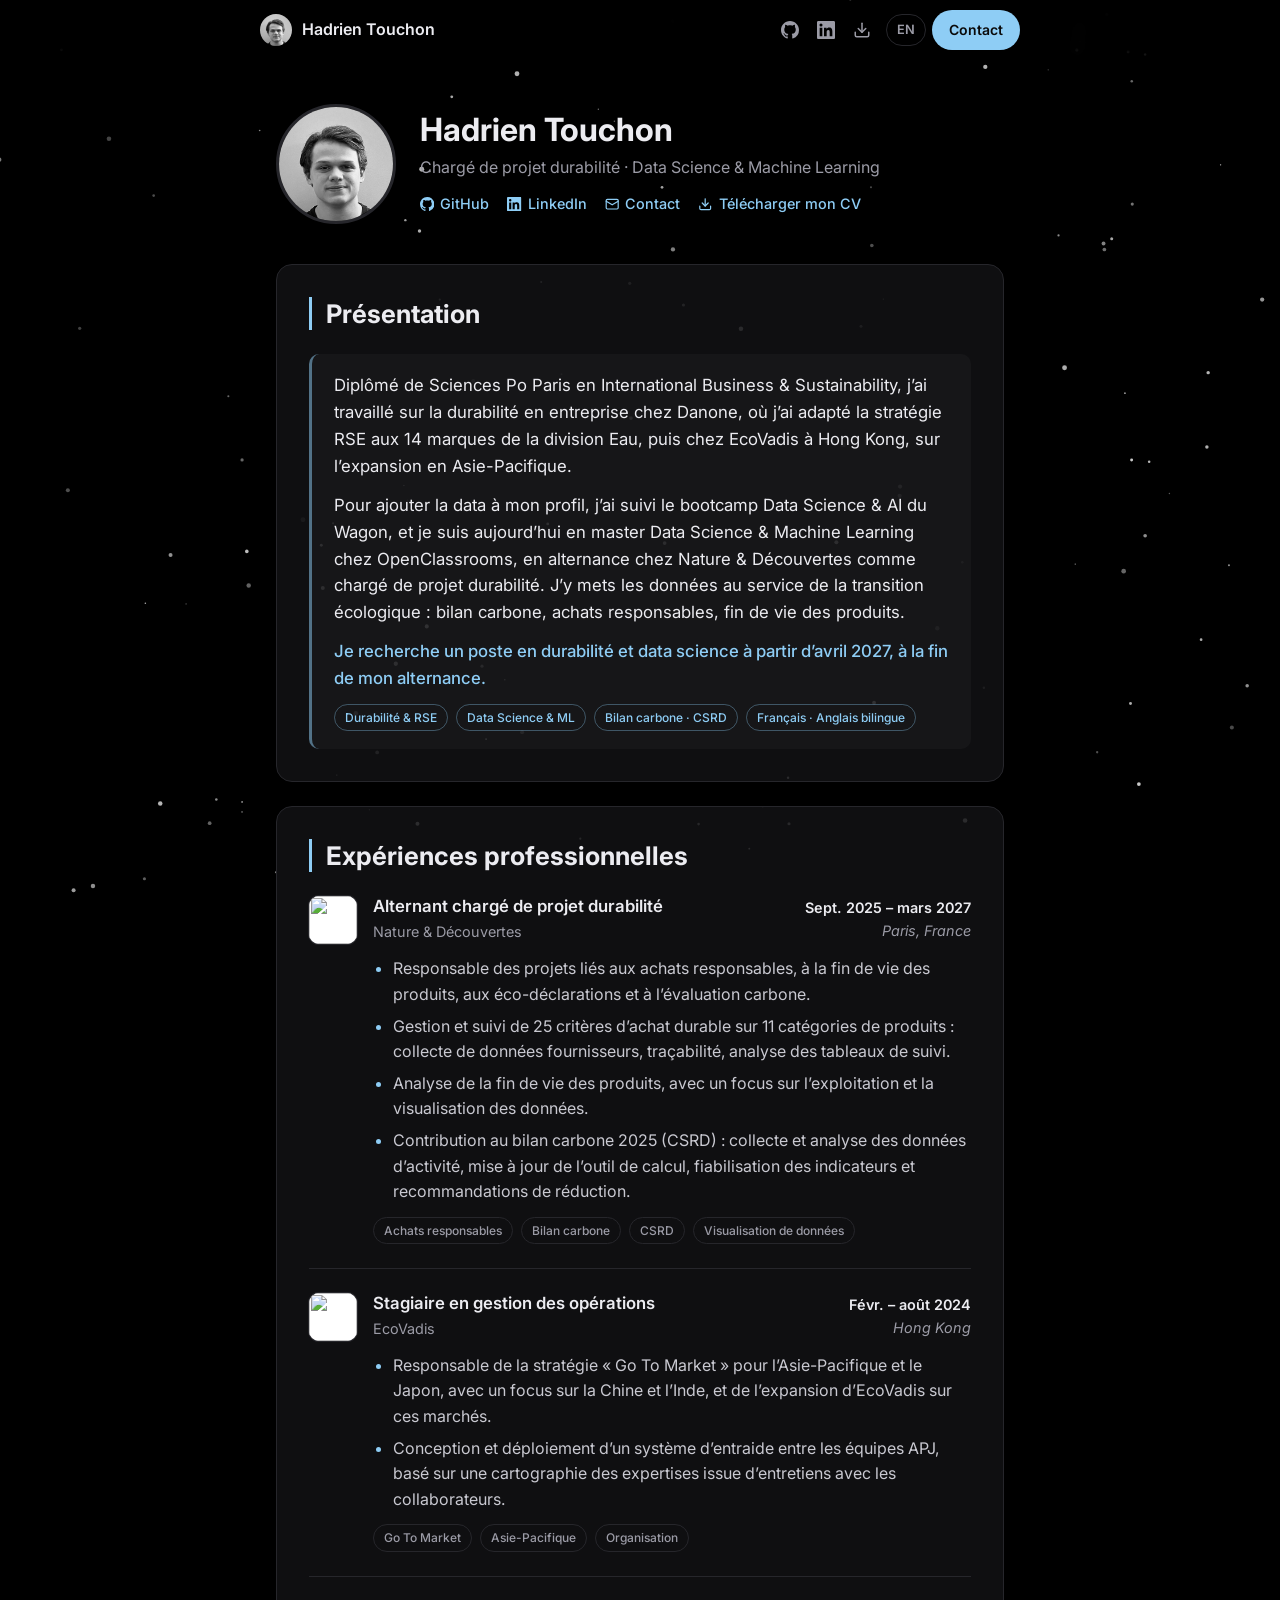
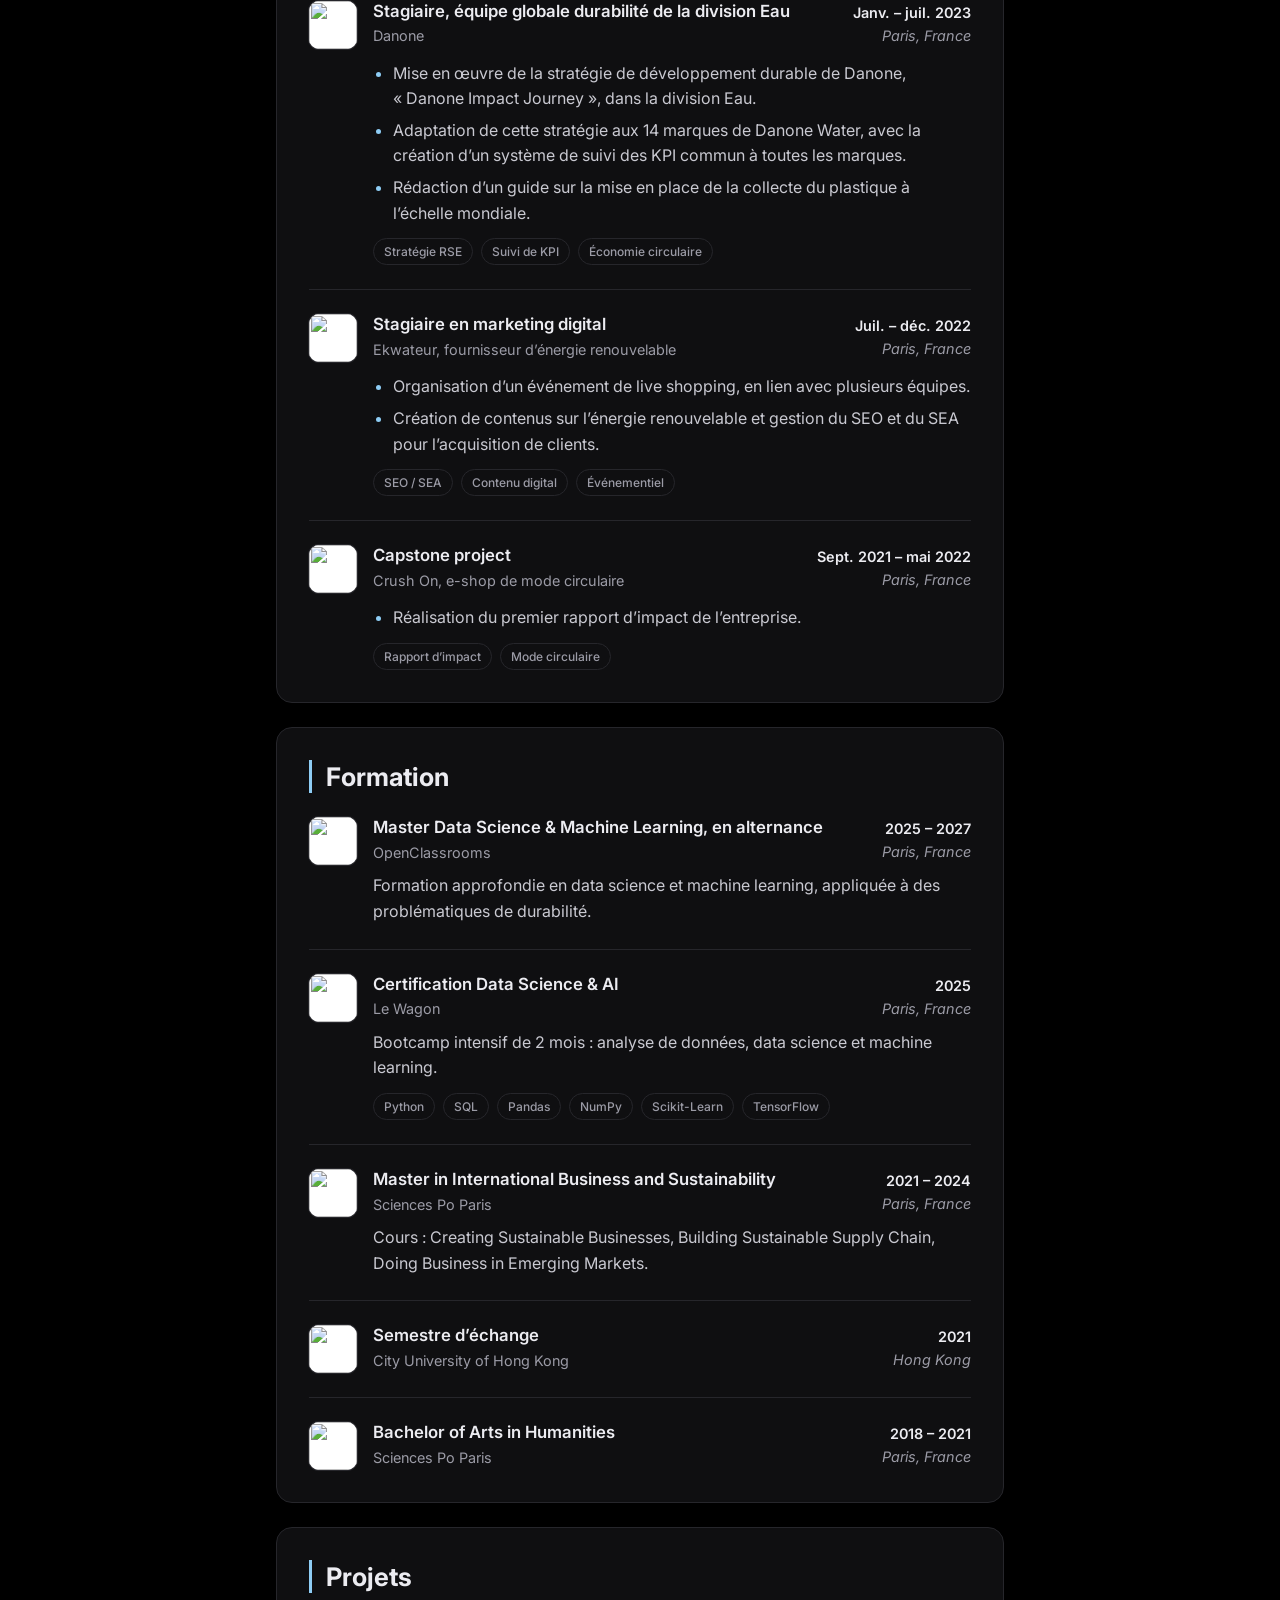
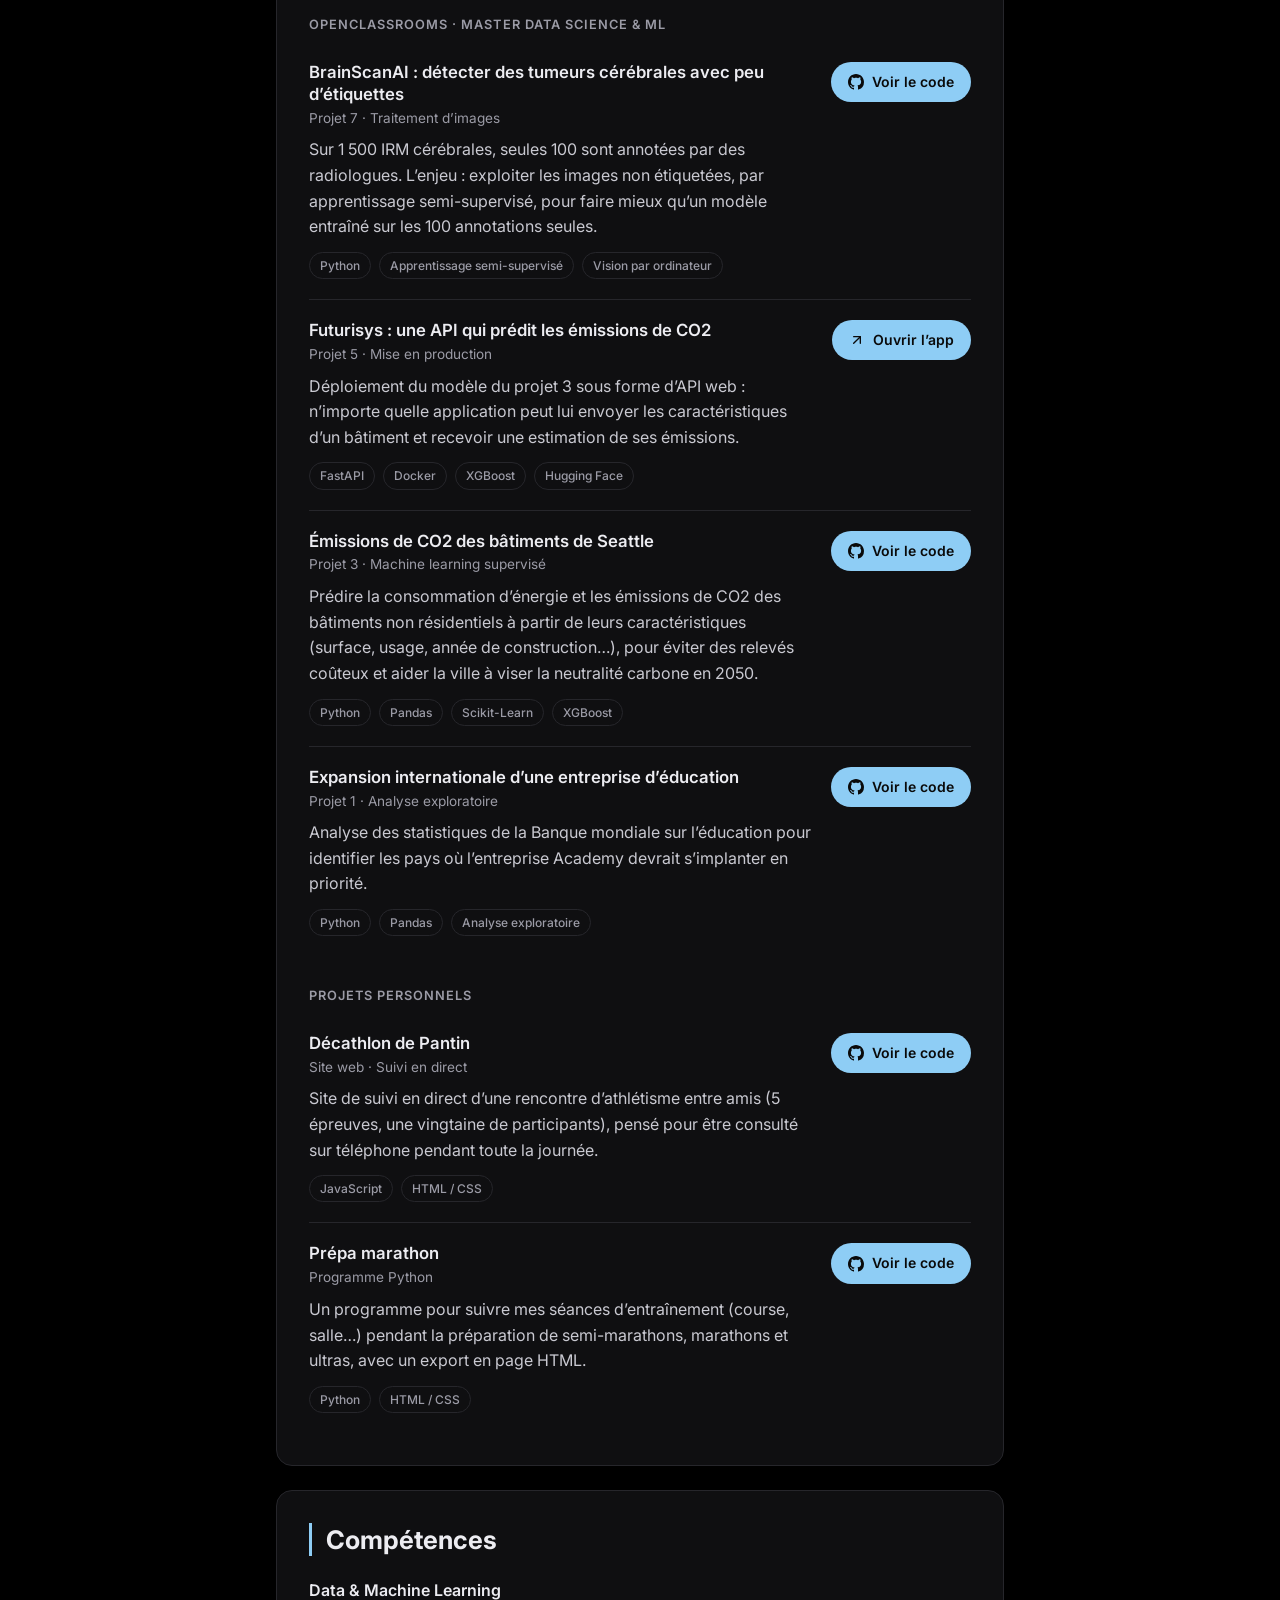
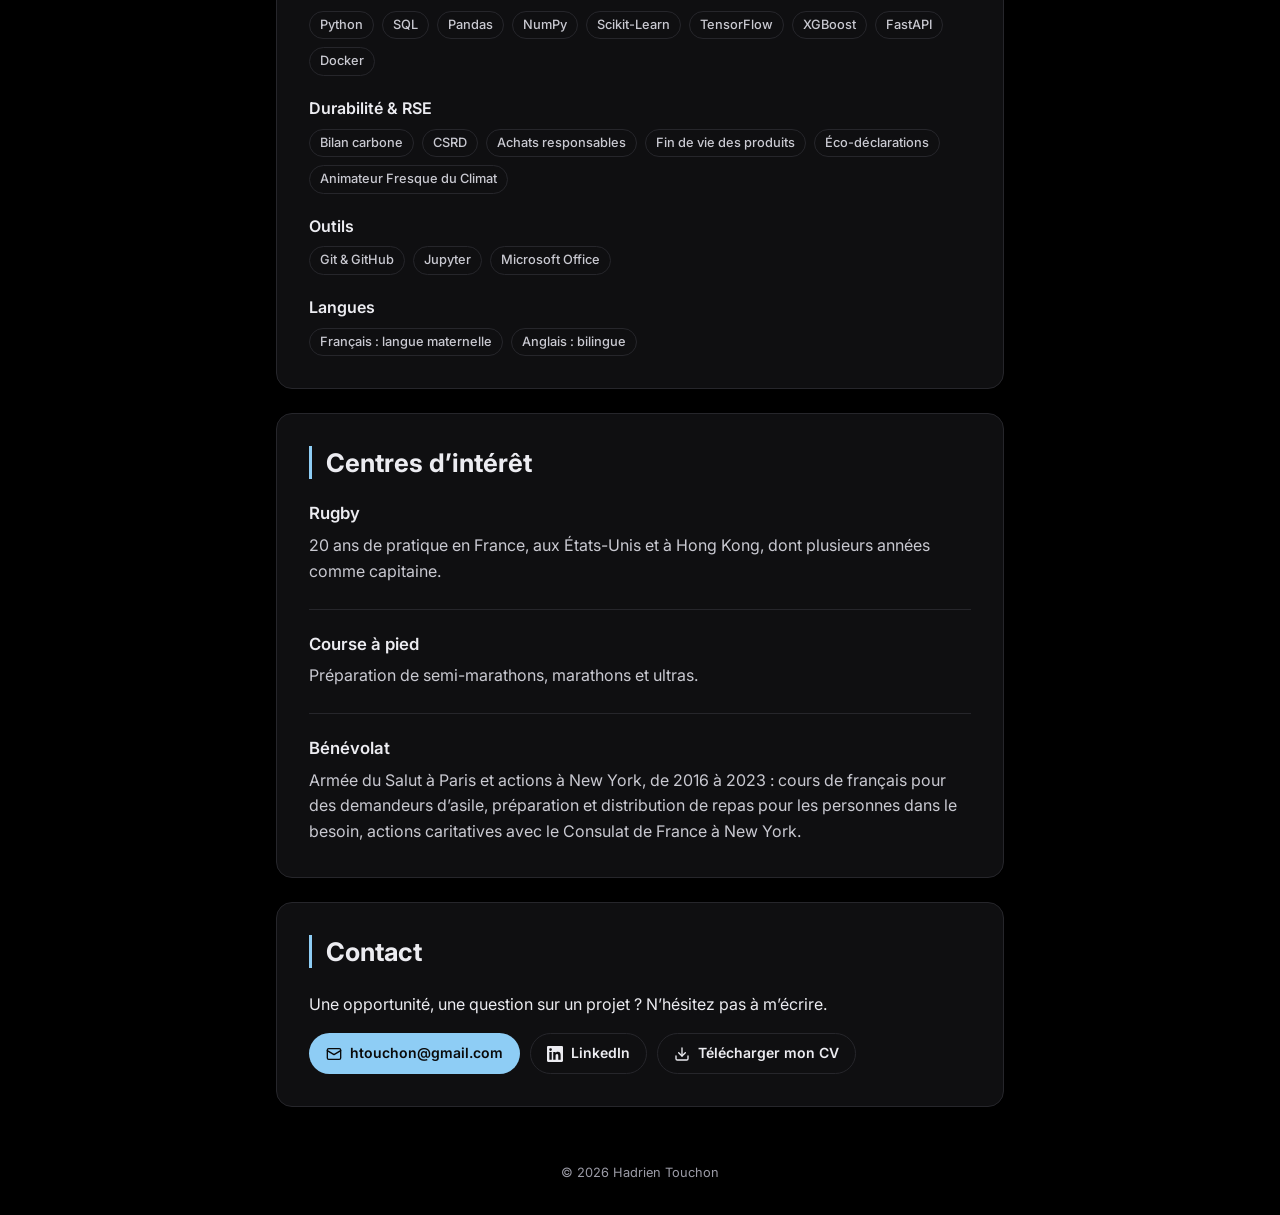
==== commit 2d0c3919: "Ajout des logos des entreprises et des écoles" ====
--- a/index.html
+++ b/index.html
@@ -109,11 +109,22 @@
     <section class="card" id="presentation">
       <h2 class="section-title">Présentation</h2>
       <div class="pitch">
+        <!-- Paragraphe 1 : Sciences Po et les expériences qui vont avec -->
         <p>
-          Diplômé de Sciences Po en International Business &amp; Sustainability, j’ai travaillé sur la durabilité
-          en entreprise chez Danone, EcoVadis et aujourd’hui Nature &amp; Découvertes. En parallèle, je me forme
-          à la data science pour mettre les données au service de la transition écologique : bilan carbone,
-          achats responsables, analyse d’impact.
+          Diplômé de Sciences Po Paris en International Business &amp; Sustainability, j’ai travaillé sur la
+          durabilité en entreprise chez Danone, où j’ai adapté la stratégie RSE aux 14 marques de la
+          division Eau, puis chez EcoVadis à Hong Kong, sur l’expansion en Asie-Pacifique.
+        </p>
+        <!-- Paragraphe 2 : la data (Le Wagon, master OpenClassrooms) et l'alternance actuelle -->
+        <p>
+          Pour ajouter la data à mon profil, j’ai suivi le bootcamp Data Science &amp; AI du Wagon, et je suis
+          aujourd’hui en master Data Science &amp; Machine Learning chez OpenClassrooms, en alternance chez
+          Nature &amp; Découvertes comme chargé de projet durabilité. J’y mets les données au service de la
+          transition écologique&nbsp;: bilan carbone, achats responsables, fin de vie des produits.
+        </p>
+        <!-- Paragraphe 3 : ce que je recherche (mis en avant en couleur) -->
+        <p class="pitch-goal">
+          Je recherche un poste en durabilité et data science à partir d’avril 2027, à la fin de mon alternance.
         </p>
         <ul class="tags">
           <li>Durabilité &amp; RSE</li>
@@ -126,13 +137,15 @@
 
     <!-- =====================================================
          EXPÉRIENCES PROFESSIONNELLES
-         Chaque expérience est un bloc <article class="entry"> :
+         Chaque expérience est un bloc <article class="entry with-logo"> :
          pour en ajouter une, copier-coller un bloc entier.
+         Les logos sont dans assets/img/logos/ (images carrées).
          ===================================================== -->
     <section class="card" id="experiences">
       <h2 class="section-title">Expériences professionnelles</h2>
 
-      <article class="entry">
+      <article class="entry with-logo">
+        <img class="entry-logo" src="assets/img/logos/nature-et-decouvertes.jpg" alt="" width="48" height="48">
         <div class="entry-head">
           <div>
             <h3>Alternant chargé de projet durabilité</h3>
@@ -145,16 +158,17 @@
         </div>
         <ul class="entry-list">
           <li>Responsable des projets liés aux achats responsables, à la fin de vie des produits, aux éco-déclarations et à l’évaluation carbone.</li>
-          <li>Gestion et suivi de 25 critères d’achat durable sur 11 catégories de produits : collecte de données fournisseurs, traçabilité, analyse des tableaux de suivi.</li>
+          <li>Gestion et suivi de 25 critères d’achat durable sur 11 catégories de produits&nbsp;: collecte de données fournisseurs, traçabilité, analyse des tableaux de suivi.</li>
           <li>Analyse de la fin de vie des produits, avec un focus sur l’exploitation et la visualisation des données.</li>
-          <li>Contribution au bilan carbone 2025 (CSRD) : collecte et analyse des données d’activité, mise à jour de l’outil de calcul, fiabilisation des indicateurs et recommandations de réduction.</li>
+          <li>Contribution au bilan carbone 2025 (CSRD)&nbsp;: collecte et analyse des données d’activité, mise à jour de l’outil de calcul, fiabilisation des indicateurs et recommandations de réduction.</li>
         </ul>
         <ul class="tags">
           <li>Achats responsables</li><li>Bilan carbone</li><li>CSRD</li><li>Visualisation de données</li>
         </ul>
       </article>
 
-      <article class="entry">
+      <article class="entry with-logo">
+        <img class="entry-logo" src="assets/img/logos/ecovadis.jpg" alt="" width="48" height="48">
         <div class="entry-head">
           <div>
             <h3>Stagiaire en gestion des opérations</h3>
@@ -166,7 +180,7 @@
           </div>
         </div>
         <ul class="entry-list">
-          <li>Responsable de la stratégie « Go To Market » pour l’Asie-Pacifique et le Japon, avec un focus sur la Chine et l’Inde, et de l’expansion d’EcoVadis sur ces marchés.</li>
+          <li>Responsable de la stratégie «&nbsp;Go To Market&nbsp;» pour l’Asie-Pacifique et le Japon, avec un focus sur la Chine et l’Inde, et de l’expansion d’EcoVadis sur ces marchés.</li>
           <li>Conception et déploiement d’un système d’entraide entre les équipes APJ, basé sur une cartographie des expertises issue d’entretiens avec les collaborateurs.</li>
         </ul>
         <ul class="tags">
@@ -174,7 +188,8 @@
         </ul>
       </article>
 
-      <article class="entry">
+      <article class="entry with-logo">
+        <img class="entry-logo" src="assets/img/logos/danone.jpg" alt="" width="48" height="48">
         <div class="entry-head">
           <div>
             <h3>Stagiaire, équipe globale durabilité de la division Eau</h3>
@@ -186,7 +201,7 @@
           </div>
         </div>
         <ul class="entry-list">
-          <li>Mise en œuvre de la stratégie de développement durable de Danone, « Danone Impact Journey », dans la division Eau.</li>
+          <li>Mise en œuvre de la stratégie de développement durable de Danone, «&nbsp;Danone Impact Journey&nbsp;», dans la division Eau.</li>
           <li>Adaptation de cette stratégie aux 14 marques de Danone Water, avec la création d’un système de suivi des KPI commun à toutes les marques.</li>
           <li>Rédaction d’un guide sur la mise en place de la collecte du plastique à l’échelle mondiale.</li>
         </ul>
@@ -195,7 +210,8 @@
         </ul>
       </article>
 
-      <article class="entry">
+      <article class="entry with-logo">
+        <img class="entry-logo" src="assets/img/logos/ekwateur.jpg" alt="" width="48" height="48">
         <div class="entry-head">
           <div>
             <h3>Stagiaire en marketing digital</h3>
@@ -215,7 +231,8 @@
         </ul>
       </article>
 
-      <article class="entry">
+      <article class="entry with-logo">
+        <img class="entry-logo" src="assets/img/logos/crush-on.jpg" alt="" width="48" height="48">
         <div class="entry-head">
           <div>
             <h3>Capstone project</h3>
@@ -241,7 +258,8 @@
     <section class="card" id="formation">
       <h2 class="section-title">Formation</h2>
 
-      <article class="entry">
+      <article class="entry with-logo">
+        <img class="entry-logo" src="assets/img/logos/openclassrooms.jpg" alt="" width="48" height="48">
         <div class="entry-head">
           <div>
             <h3>Master Data Science &amp; Machine Learning, en alternance</h3>
@@ -255,7 +273,8 @@
         <p class="entry-desc">Formation approfondie en data science et machine learning, appliquée à des problématiques de durabilité.</p>
       </article>
 
-      <article class="entry">
+      <article class="entry with-logo">
+        <img class="entry-logo" src="assets/img/logos/le-wagon.jpg" alt="" width="48" height="48">
         <div class="entry-head">
           <div>
             <h3>Certification Data Science &amp; AI</h3>
@@ -266,13 +285,14 @@
             <span class="entry-place">Paris, France</span>
           </div>
         </div>
-        <p class="entry-desc">Bootcamp intensif de 2 mois : analyse de données, data science et machine learning.</p>
+        <p class="entry-desc">Bootcamp intensif de 2 mois&nbsp;: analyse de données, data science et machine learning.</p>
         <ul class="tags">
           <li>Python</li><li>SQL</li><li>Pandas</li><li>NumPy</li><li>Scikit-Learn</li><li>TensorFlow</li>
         </ul>
       </article>
 
-      <article class="entry">
+      <article class="entry with-logo">
+        <img class="entry-logo" src="assets/img/logos/sciences-po.jpg" alt="" width="48" height="48">
         <div class="entry-head">
           <div>
             <h3>Master in International Business and Sustainability</h3>
@@ -283,10 +303,11 @@
             <span class="entry-place">Paris, France</span>
           </div>
         </div>
-        <p class="entry-desc">Cours : Creating Sustainable Businesses, Building Sustainable Supply Chain, Doing Business in Emerging Markets.</p>
-      </article>
-
-      <article class="entry">
+        <p class="entry-desc">Cours&nbsp;: Creating Sustainable Businesses, Building Sustainable Supply Chain, Doing Business in Emerging Markets.</p>
+      </article>
+
+      <article class="entry with-logo">
+        <img class="entry-logo" src="assets/img/logos/cityu.jpg" alt="" width="48" height="48">
         <div class="entry-head">
           <div>
             <h3>Semestre d’échange</h3>
@@ -299,7 +320,8 @@
         </div>
       </article>
 
-      <article class="entry">
+      <article class="entry with-logo">
+        <img class="entry-logo" src="assets/img/logos/sciences-po.jpg" alt="" width="48" height="48">
         <div class="entry-head">
           <div>
             <h3>Bachelor of Arts in Humanities</h3>
@@ -324,9 +346,9 @@
       <h3 class="group-title">OpenClassrooms · Master Data Science &amp; ML</h3>
 
       <article class="project">
-        <h4>BrainScanAI : détecter des tumeurs cérébrales avec peu d’étiquettes</h4>
+        <h4>BrainScanAI&nbsp;: détecter des tumeurs cérébrales avec peu d’étiquettes</h4>
         <p class="project-meta">Projet 7 · Traitement d’images</p>
-        <p class="project-desc">Sur 1 500 IRM cérébrales, seules 100 sont annotées par des radiologues. L’enjeu : exploiter les images non étiquetées, par apprentissage semi-supervisé, pour faire mieux qu’un modèle entraîné sur les 100 annotations seules.</p>
+        <p class="project-desc">Sur 1&nbsp;500 IRM cérébrales, seules 100 sont annotées par des radiologues. L’enjeu&nbsp;: exploiter les images non étiquetées, par apprentissage semi-supervisé, pour faire mieux qu’un modèle entraîné sur les 100 annotations seules.</p>
         <ul class="tags"><li>Python</li><li>Apprentissage semi-supervisé</li><li>Vision par ordinateur</li></ul>
         <div class="project-actions">
           <a class="btn btn-accent" href="https://github.com/Hadri2T/Projet_7" target="_blank" rel="noopener"><svg class="icon"><use href="#i-github"/></svg>Voir le code</a>
@@ -334,9 +356,9 @@
       </article>
 
       <article class="project">
-        <h4>Futurisys : une API qui prédit les émissions de CO2</h4>
+        <h4>Futurisys&nbsp;: une API qui prédit les émissions de CO2</h4>
         <p class="project-meta">Projet 5 · Mise en production</p>
-        <p class="project-desc">Déploiement du modèle du projet 3 sous forme d’API web : n’importe quelle application peut lui envoyer les caractéristiques d’un bâtiment et recevoir une estimation de ses émissions.</p>
+        <p class="project-desc">Déploiement du modèle du projet 3 sous forme d’API web&nbsp;: n’importe quelle application peut lui envoyer les caractéristiques d’un bâtiment et recevoir une estimation de ses émissions.</p>
         <ul class="tags"><li>FastAPI</li><li>Docker</li><li>XGBoost</li><li>Hugging Face</li></ul>
         <div class="project-actions">
           <a class="btn btn-accent" href="https://touchon-futurisys-ml-api.hf.space/docs" target="_blank" rel="noopener"><svg class="icon"><use href="#i-external"/></svg>Ouvrir l’app</a>
@@ -416,7 +438,7 @@
       <div class="skill-group">
         <h3>Langues</h3>
         <ul class="tags">
-          <li>Français : langue maternelle</li><li>Anglais : bilingue</li>
+          <li>Français&nbsp;: langue maternelle</li><li>Anglais&nbsp;: bilingue</li>
         </ul>
       </div>
     </section>
@@ -439,7 +461,7 @@
 
       <article class="entry">
         <h3>Bénévolat</h3>
-        <p class="entry-desc">Armée du Salut à Paris et actions à New York, de 2016 à 2023 : cours de français pour des demandeurs d’asile, préparation et distribution de repas pour les personnes dans le besoin, actions caritatives avec le Consulat de France à New York.</p>
+        <p class="entry-desc">Armée du Salut à Paris et actions à New York, de 2016 à 2023&nbsp;: cours de français pour des demandeurs d’asile, préparation et distribution de repas pour les personnes dans le besoin, actions caritatives avec le Consulat de France à New York.</p>
       </article>
     </section>
 
--- a/assets/css/style.css
+++ b/assets/css/style.css
@@ -261,6 +261,8 @@
   border-radius: 10px;
 }
 .pitch p { font-size: 1.05rem; }
+.pitch p + p { margin-top: 12px; }      /* espace entre les paragraphes */
+.pitch-goal { color: var(--accent); font-weight: 500; }  /* paragraphe « je recherche » en couleur */
 .pitch .tags li {
   color: var(--accent);
   border-color: color-mix(in srgb, var(--accent) 35%, transparent);
@@ -289,6 +291,25 @@
 .entry-list li::marker { color: var(--accent); }
 
 .entry-desc { margin-top: 8px; color: var(--text-soft); }
+
+/* Entrée avec logo : le logo dans une colonne à gauche, tout le reste à droite */
+.with-logo {
+  display: grid;
+  grid-template-columns: 48px 1fr;
+  column-gap: 16px;
+}
+.with-logo > * { grid-column: 2; }
+
+.entry-logo {
+  grid-column: 1;
+  grid-row: 1;
+  width: 48px;
+  height: 48px;
+  object-fit: contain;
+  background: #fff;                           /* pastille blanche derrière le logo */
+  border-radius: 10px;                        /* coins arrondis */
+  box-shadow: 0 0 0 1px var(--card-border);   /* fin contour, utile pour les logos sur fond sombre */
+}
 
 /* =========================================================
    9. PROJETS
@@ -372,6 +393,14 @@
   .entry-date, .entry-place { display: inline; }
   .entry-place::before { content: " · "; font-style: normal; }
 
+  /* Logo un peu plus petit ; le logo reste à côté du titre,
+     mais les listes et descriptions reprennent toute la largeur */
+  .with-logo { grid-template-columns: 40px 1fr; column-gap: 12px; }
+  .entry-logo { width: 40px; height: 40px; border-radius: 8px; }
+  .with-logo > .entry-list,
+  .with-logo > .entry-desc,
+  .with-logo > .tags { grid-column: 1 / -1; }
+
   /* Projets : le bouton passe sous le texte */
   .project { grid-template-columns: 1fr; }
   .project-actions { grid-column: 1; grid-row: auto; flex-direction: row; flex-wrap: wrap; margin-top: 14px; }
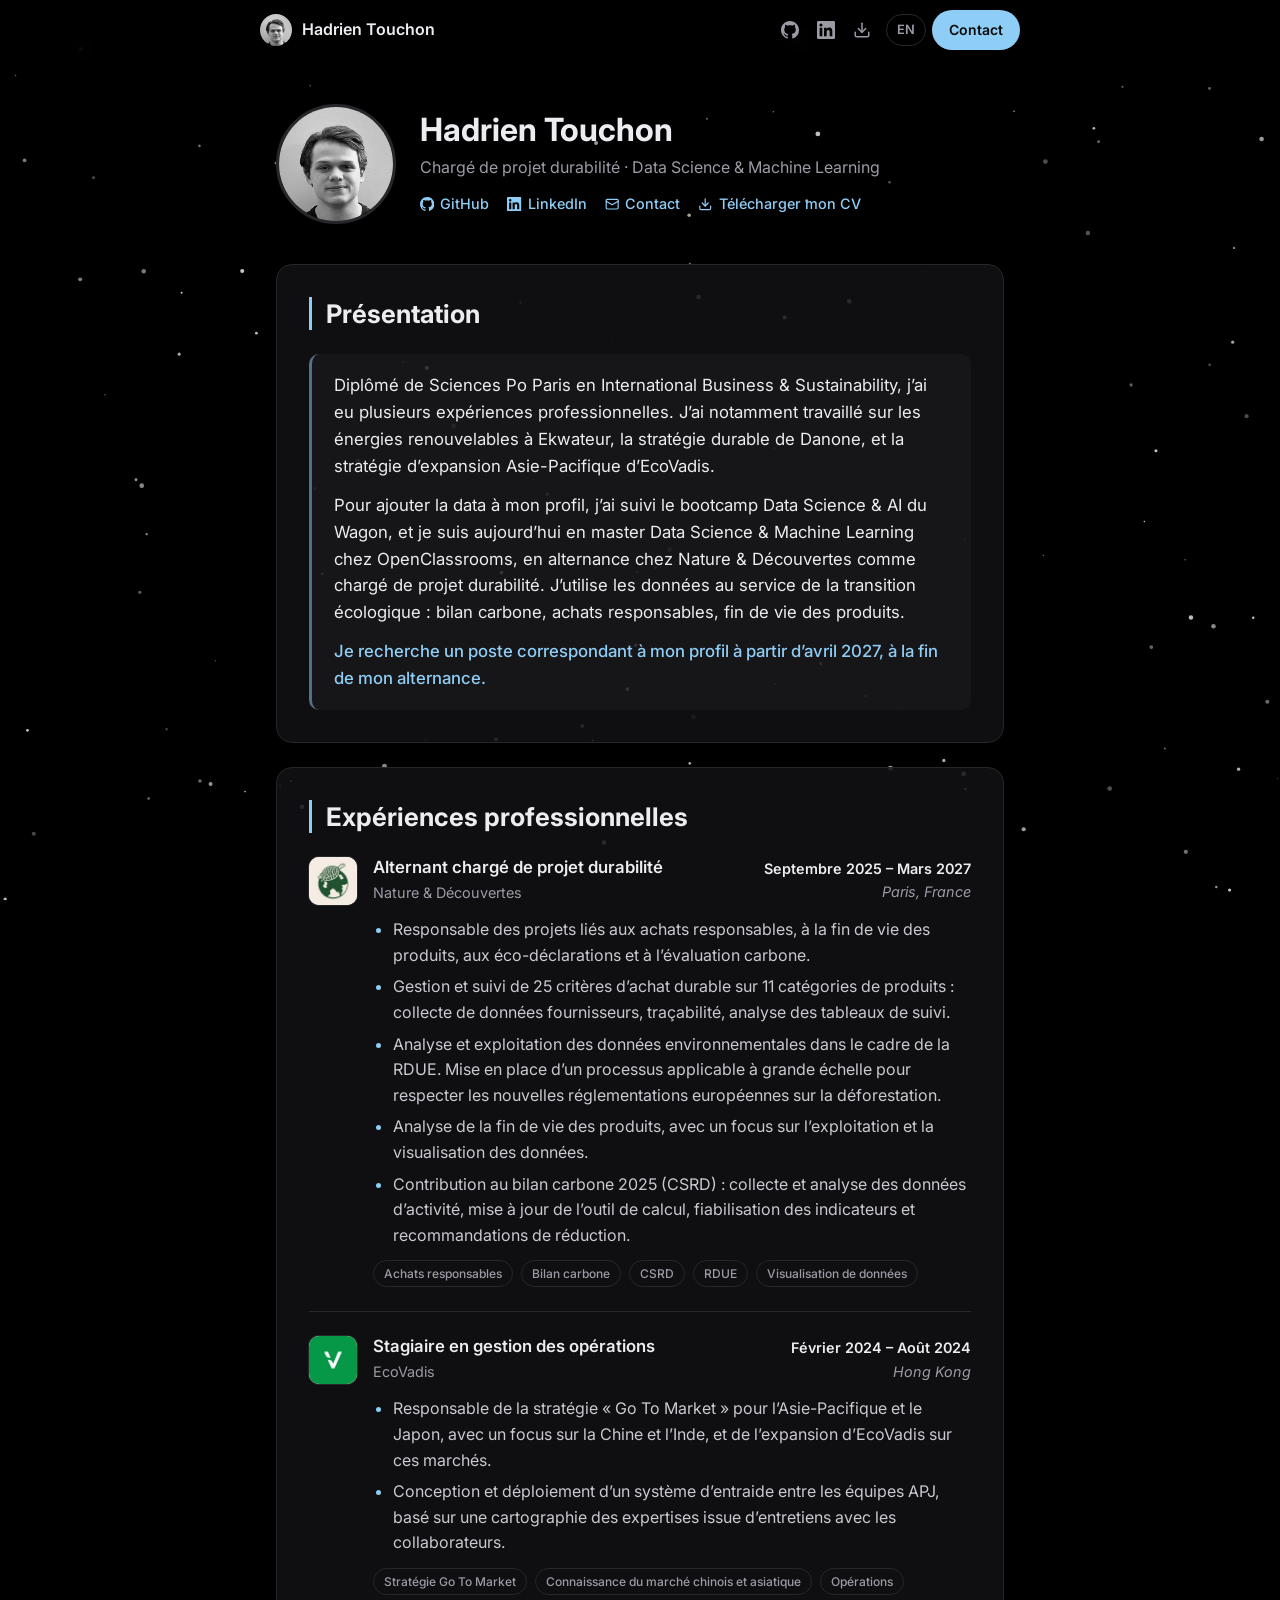
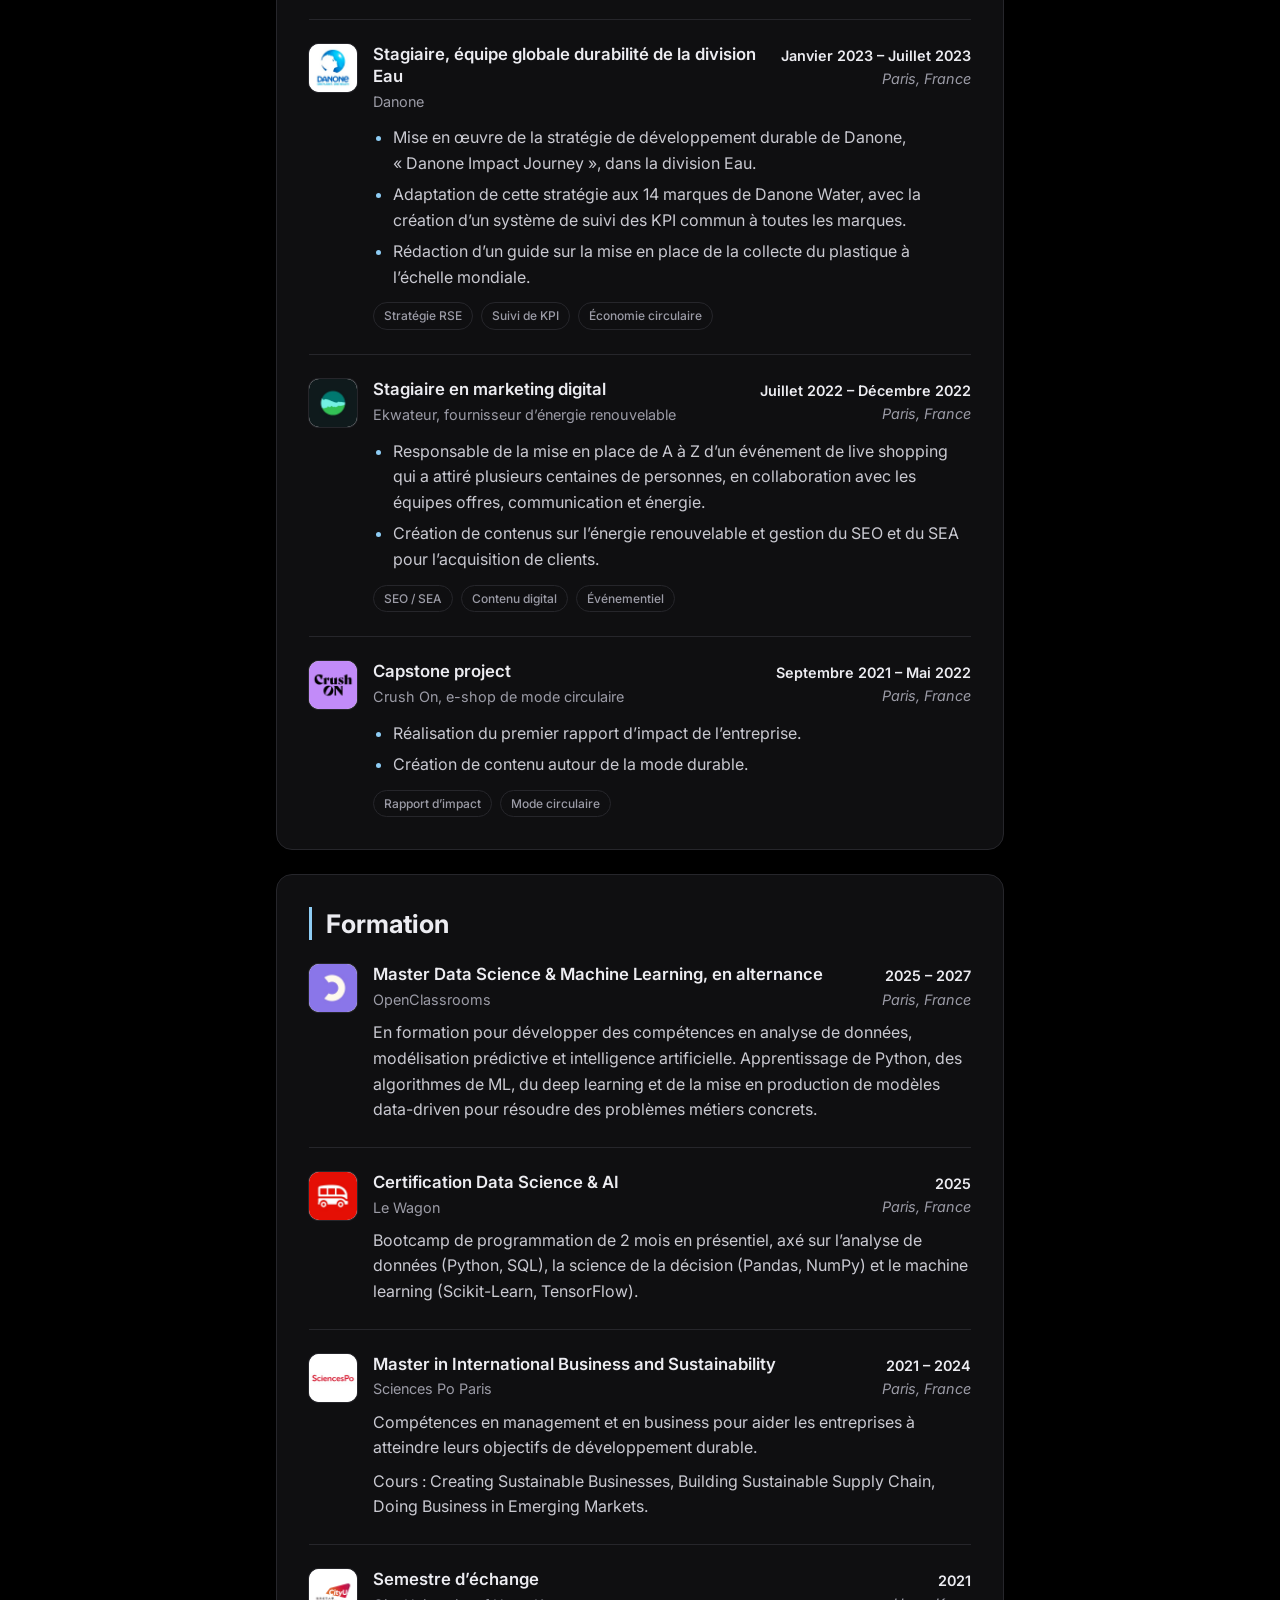
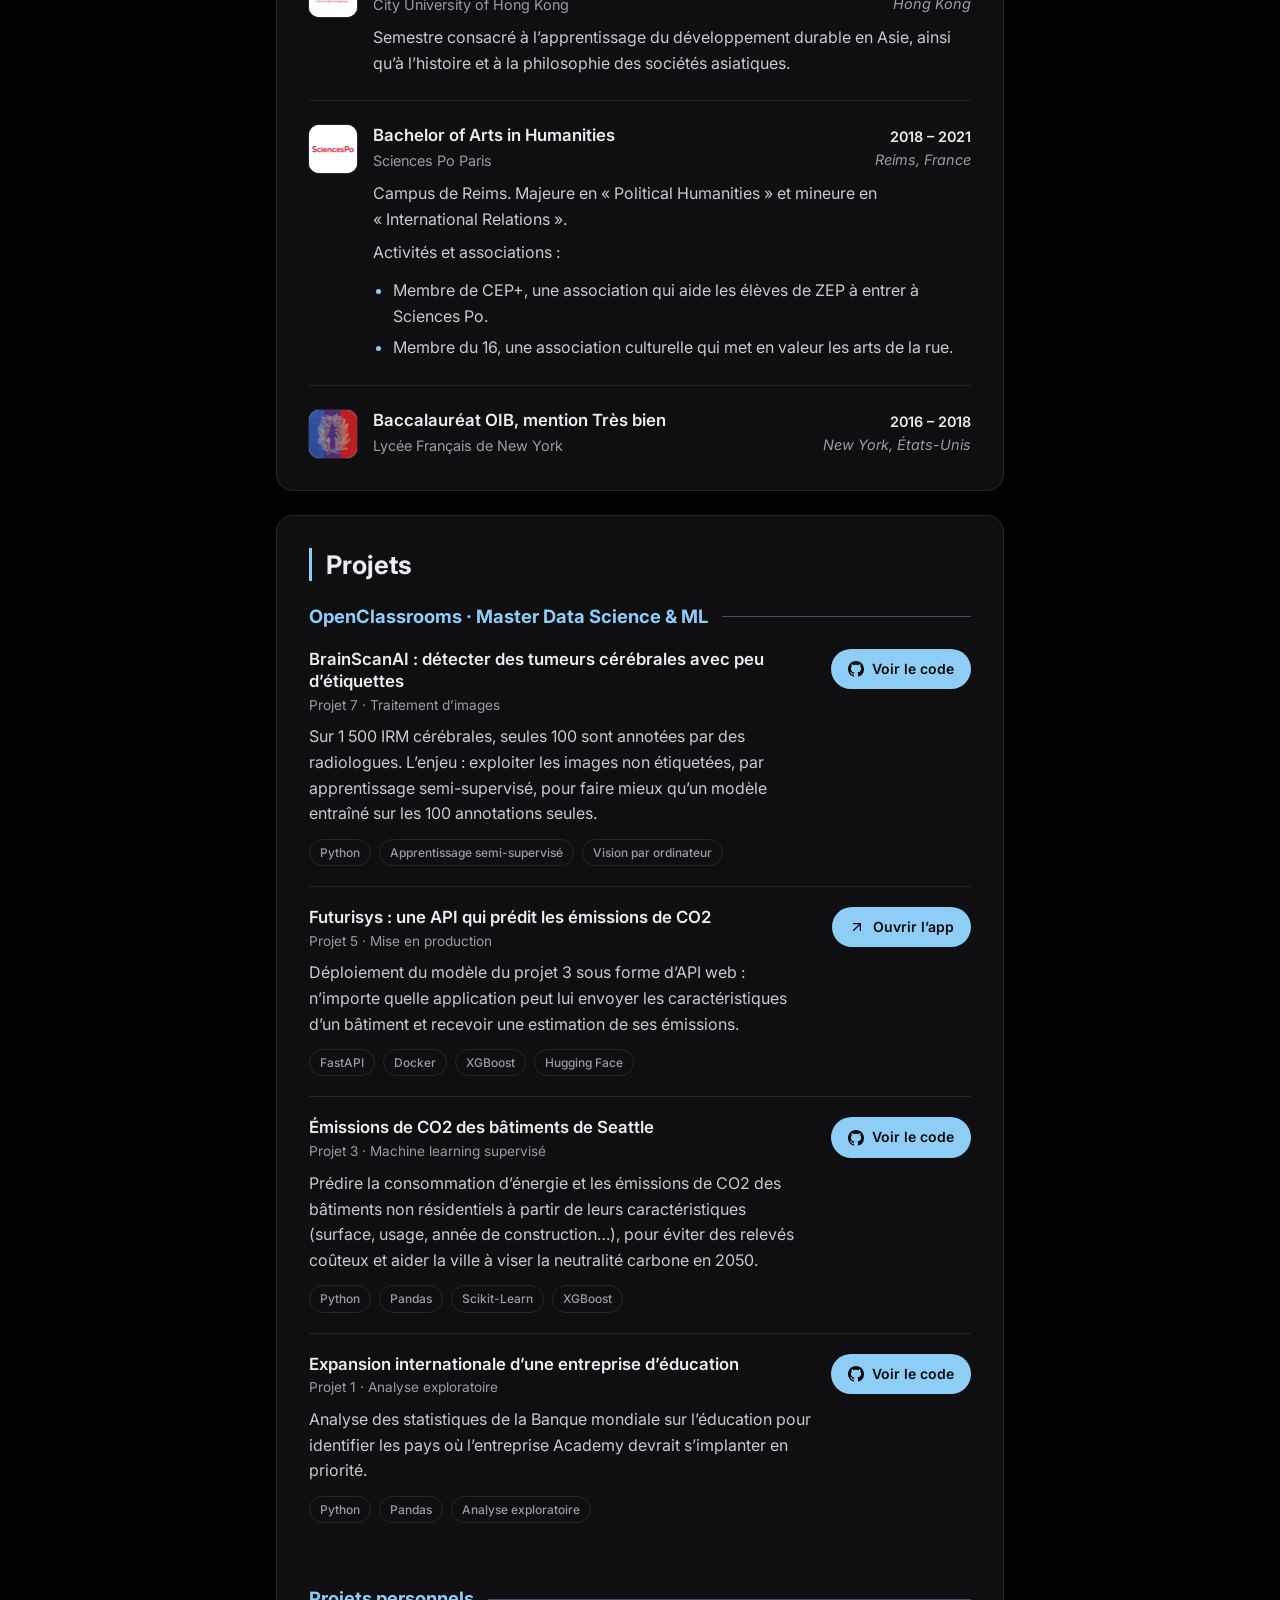
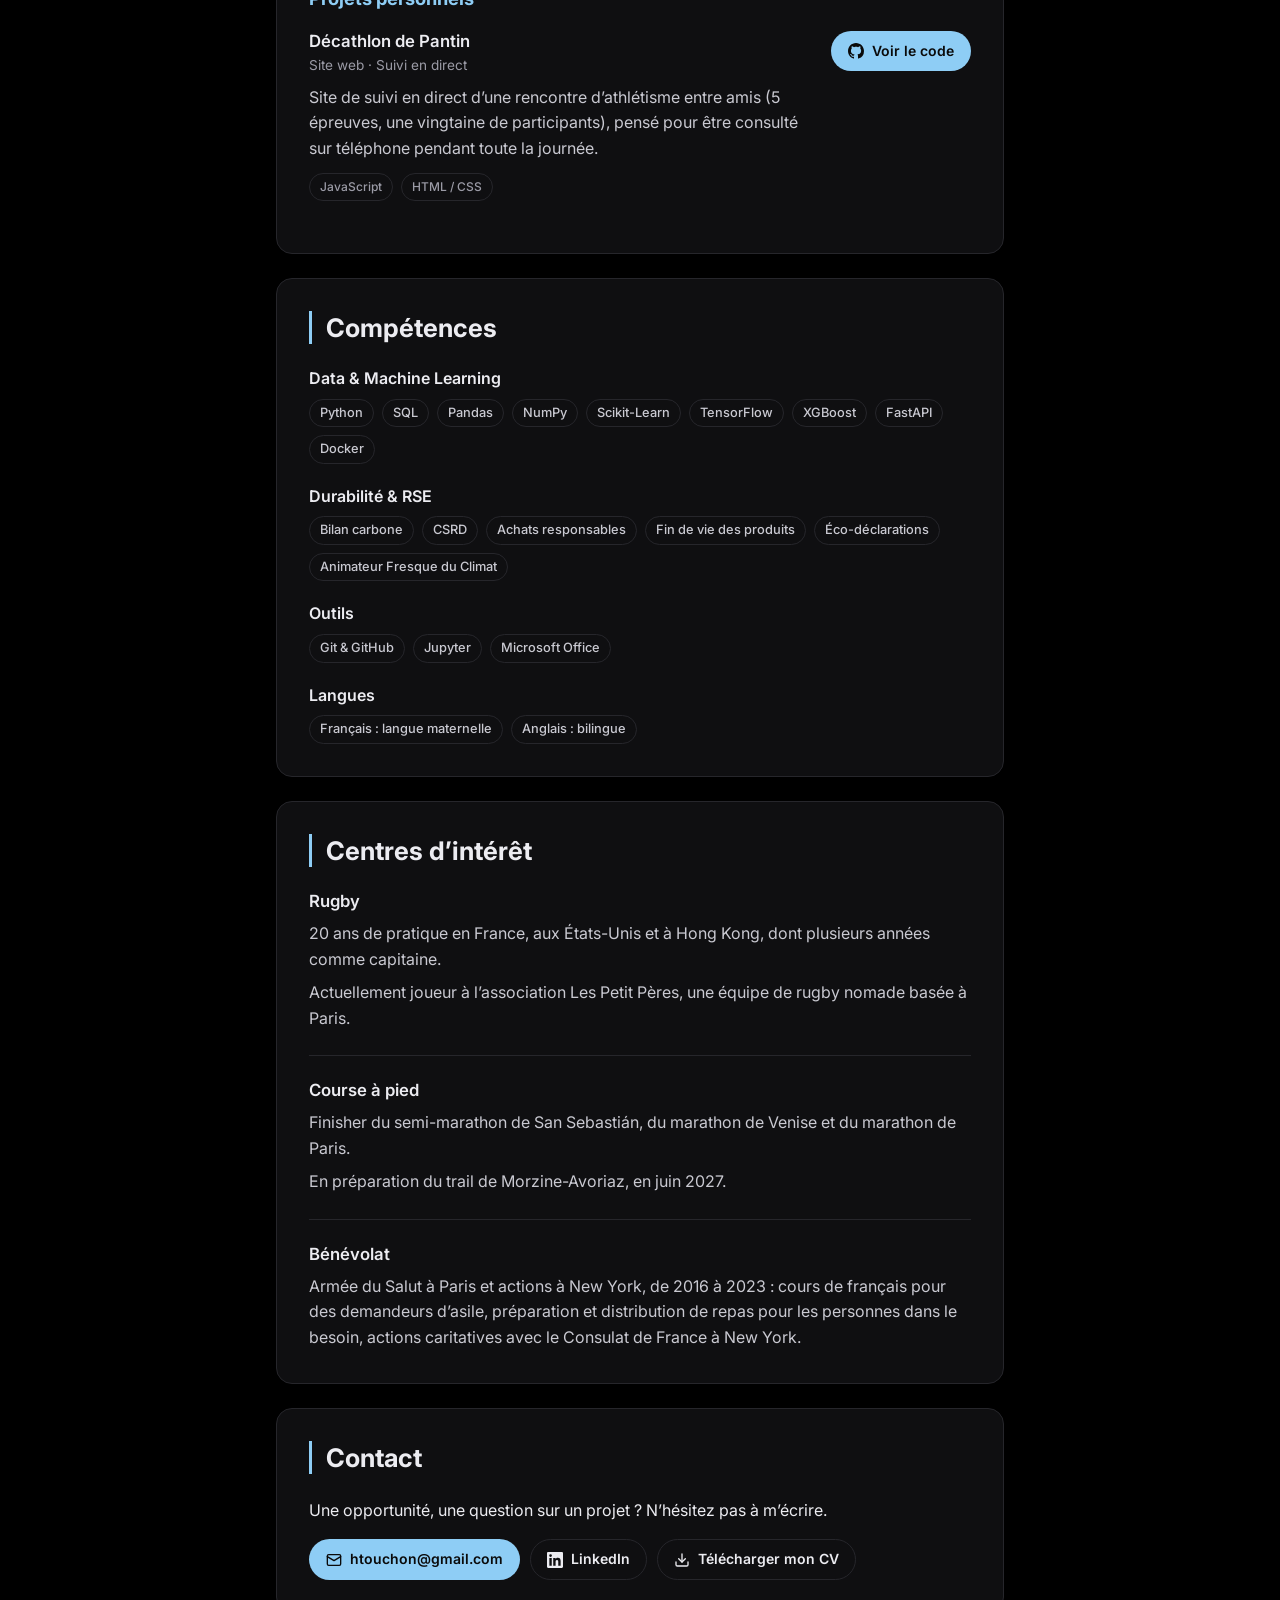
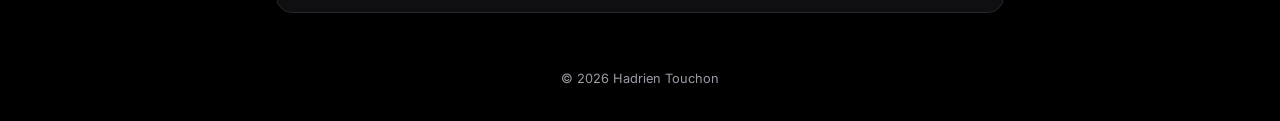
==== commit e96051f6: "Modification  et cleaning de certains texte" ====
--- a/index.html
+++ b/index.html
@@ -103,35 +103,28 @@
 
     <!-- =====================================================
          PRÉSENTATION
-         ✏️ C'est ce bloc qu'il faut modifier pour adapter le site à tes objectifs :
-         le paragraphe et les étiquettes en dessous.
+         ✏️ C'est ce bloc qu'il faut modifier pour adapter le site à tes objectifs.
          ===================================================== -->
     <section class="card" id="presentation">
       <h2 class="section-title">Présentation</h2>
       <div class="pitch">
         <!-- Paragraphe 1 : Sciences Po et les expériences qui vont avec -->
         <p>
-          Diplômé de Sciences Po Paris en International Business &amp; Sustainability, j’ai travaillé sur la
-          durabilité en entreprise chez Danone, où j’ai adapté la stratégie RSE aux 14 marques de la
-          division Eau, puis chez EcoVadis à Hong Kong, sur l’expansion en Asie-Pacifique.
+          Diplômé de Sciences Po Paris en International Business &amp; Sustainability, j’ai eu plusieurs
+          expériences professionnelles. J’ai notamment travaillé sur les énergies renouvelables à Ekwateur,
+          la stratégie durable de Danone, et la stratégie d’expansion Asie-Pacifique d’EcoVadis.
         </p>
         <!-- Paragraphe 2 : la data (Le Wagon, master OpenClassrooms) et l'alternance actuelle -->
         <p>
           Pour ajouter la data à mon profil, j’ai suivi le bootcamp Data Science &amp; AI du Wagon, et je suis
           aujourd’hui en master Data Science &amp; Machine Learning chez OpenClassrooms, en alternance chez
-          Nature &amp; Découvertes comme chargé de projet durabilité. J’y mets les données au service de la
+          Nature &amp; Découvertes comme chargé de projet durabilité. J’utilise les données au service de la
           transition écologique&nbsp;: bilan carbone, achats responsables, fin de vie des produits.
         </p>
         <!-- Paragraphe 3 : ce que je recherche (mis en avant en couleur) -->
         <p class="pitch-goal">
-          Je recherche un poste en durabilité et data science à partir d’avril 2027, à la fin de mon alternance.
+          Je recherche un poste correspondant à mon profil à partir d’avril 2027, à la fin de mon alternance.
         </p>
-        <ul class="tags">
-          <li>Durabilité &amp; RSE</li>
-          <li>Data Science &amp; ML</li>
-          <li>Bilan carbone · CSRD</li>
-          <li>Français · Anglais bilingue</li>
-        </ul>
       </div>
     </section>
 
@@ -152,18 +145,19 @@
             <p class="entry-org">Nature &amp; Découvertes</p>
           </div>
           <div class="entry-meta">
-            <span class="entry-date">Sept. 2025 – mars 2027</span>
+            <span class="entry-date">Septembre 2025 – Mars 2027</span>
             <span class="entry-place">Paris, France</span>
           </div>
         </div>
         <ul class="entry-list">
           <li>Responsable des projets liés aux achats responsables, à la fin de vie des produits, aux éco-déclarations et à l’évaluation carbone.</li>
           <li>Gestion et suivi de 25 critères d’achat durable sur 11 catégories de produits&nbsp;: collecte de données fournisseurs, traçabilité, analyse des tableaux de suivi.</li>
+          <li>Analyse et exploitation des données environnementales dans le cadre de la RDUE. Mise en place d’un processus applicable à grande échelle pour respecter les nouvelles réglementations européennes sur la déforestation.</li>
           <li>Analyse de la fin de vie des produits, avec un focus sur l’exploitation et la visualisation des données.</li>
           <li>Contribution au bilan carbone 2025 (CSRD)&nbsp;: collecte et analyse des données d’activité, mise à jour de l’outil de calcul, fiabilisation des indicateurs et recommandations de réduction.</li>
         </ul>
         <ul class="tags">
-          <li>Achats responsables</li><li>Bilan carbone</li><li>CSRD</li><li>Visualisation de données</li>
+          <li>Achats responsables</li><li>Bilan carbone</li><li>CSRD</li><li>RDUE</li><li>Visualisation de données</li>
         </ul>
       </article>
 
@@ -175,7 +169,7 @@
             <p class="entry-org">EcoVadis</p>
           </div>
           <div class="entry-meta">
-            <span class="entry-date">Févr. – août 2024</span>
+            <span class="entry-date">Février 2024 – Août 2024</span>
             <span class="entry-place">Hong Kong</span>
           </div>
         </div>
@@ -184,7 +178,7 @@
           <li>Conception et déploiement d’un système d’entraide entre les équipes APJ, basé sur une cartographie des expertises issue d’entretiens avec les collaborateurs.</li>
         </ul>
         <ul class="tags">
-          <li>Go To Market</li><li>Asie-Pacifique</li><li>Organisation</li>
+          <li>Stratégie Go To Market</li><li>Connaissance du marché chinois et asiatique</li><li>Opérations</li>
         </ul>
       </article>
 
@@ -196,7 +190,7 @@
             <p class="entry-org">Danone</p>
           </div>
           <div class="entry-meta">
-            <span class="entry-date">Janv. – juil. 2023</span>
+            <span class="entry-date">Janvier 2023 – Juillet 2023</span>
             <span class="entry-place">Paris, France</span>
           </div>
         </div>
@@ -218,12 +212,12 @@
             <p class="entry-org">Ekwateur, fournisseur d’énergie renouvelable</p>
           </div>
           <div class="entry-meta">
-            <span class="entry-date">Juil. – déc. 2022</span>
-            <span class="entry-place">Paris, France</span>
-          </div>
-        </div>
-        <ul class="entry-list">
-          <li>Organisation d’un événement de live shopping, en lien avec plusieurs équipes.</li>
+            <span class="entry-date">Juillet 2022 – Décembre 2022</span>
+            <span class="entry-place">Paris, France</span>
+          </div>
+        </div>
+        <ul class="entry-list">
+          <li>Responsable de la mise en place de A à Z d’un événement de live shopping qui a attiré plusieurs centaines de personnes, en collaboration avec les équipes offres, communication et énergie.</li>
           <li>Création de contenus sur l’énergie renouvelable et gestion du SEO et du SEA pour l’acquisition de clients.</li>
         </ul>
         <ul class="tags">
@@ -239,12 +233,13 @@
             <p class="entry-org">Crush On, e-shop de mode circulaire</p>
           </div>
           <div class="entry-meta">
-            <span class="entry-date">Sept. 2021 – mai 2022</span>
+            <span class="entry-date">Septembre 2021 – Mai 2022</span>
             <span class="entry-place">Paris, France</span>
           </div>
         </div>
         <ul class="entry-list">
           <li>Réalisation du premier rapport d’impact de l’entreprise.</li>
+          <li>Création de contenu autour de la mode durable.</li>
         </ul>
         <ul class="tags">
           <li>Rapport d’impact</li><li>Mode circulaire</li>
@@ -270,7 +265,7 @@
             <span class="entry-place">Paris, France</span>
           </div>
         </div>
-        <p class="entry-desc">Formation approfondie en data science et machine learning, appliquée à des problématiques de durabilité.</p>
+        <p class="entry-desc">En formation pour développer des compétences en analyse de données, modélisation prédictive et intelligence artificielle. Apprentissage de Python, des algorithmes de ML, du deep learning et de la mise en production de modèles data-driven pour résoudre des problèmes métiers concrets.</p>
       </article>
 
       <article class="entry with-logo">
@@ -285,10 +280,7 @@
             <span class="entry-place">Paris, France</span>
           </div>
         </div>
-        <p class="entry-desc">Bootcamp intensif de 2 mois&nbsp;: analyse de données, data science et machine learning.</p>
-        <ul class="tags">
-          <li>Python</li><li>SQL</li><li>Pandas</li><li>NumPy</li><li>Scikit-Learn</li><li>TensorFlow</li>
-        </ul>
+        <p class="entry-desc">Bootcamp de programmation de 2 mois en présentiel, axé sur l’analyse de données (Python, SQL), la science de la décision (Pandas, NumPy) et le machine learning (Scikit-Learn, TensorFlow).</p>
       </article>
 
       <article class="entry with-logo">
@@ -303,6 +295,7 @@
             <span class="entry-place">Paris, France</span>
           </div>
         </div>
+        <p class="entry-desc">Compétences en management et en business pour aider les entreprises à atteindre leurs objectifs de développement durable.</p>
         <p class="entry-desc">Cours&nbsp;: Creating Sustainable Businesses, Building Sustainable Supply Chain, Doing Business in Emerging Markets.</p>
       </article>
 
@@ -318,6 +311,7 @@
             <span class="entry-place">Hong Kong</span>
           </div>
         </div>
+        <p class="entry-desc">Semestre consacré à l’apprentissage du développement durable en Asie, ainsi qu’à l’histoire et à la philosophie des sociétés asiatiques.</p>
       </article>
 
       <article class="entry with-logo">
@@ -329,10 +323,29 @@
           </div>
           <div class="entry-meta">
             <span class="entry-date">2018 – 2021</span>
-            <span class="entry-place">Paris, France</span>
-          </div>
-        </div>
-      </article>
+            <span class="entry-place">Reims, France</span>
+          </div>
+        </div>
+        <p class="entry-desc">Campus de Reims. Majeure en «&nbsp;Political Humanities&nbsp;» et mineure en «&nbsp;International Relations&nbsp;».</p>
+        <p class="entry-desc">Activités et associations&nbsp;:</p>
+        <ul class="entry-list">
+          <li>Membre de CEP+, une association qui aide les élèves de ZEP à entrer à Sciences Po.</li>
+          <li>Membre du 16, une association culturelle qui met en valeur les arts de la rue.</li>
+        </ul>
+      </article>
+
+      <article class="entry with-logo">
+        <img class="entry-logo" src="assets/img/logos/lycee-francais-new-york.jpg" alt="" width="48" height="48">
+        <div class="entry-head">
+          <div>
+            <h3>Baccalauréat OIB, mention Très bien</h3>
+            <p class="entry-org">Lycée Français de New York</p>
+          </div>
+          <div class="entry-meta">
+            <span class="entry-date">2016 – 2018</span>
+            <span class="entry-place">New York, États-Unis</span>
+          </div>
+        </div>      </article>
     </section>
 
     <!-- =====================================================
@@ -397,15 +410,6 @@
         </div>
       </article>
 
-      <article class="project">
-        <h4>Prépa marathon</h4>
-        <p class="project-meta">Programme Python</p>
-        <p class="project-desc">Un programme pour suivre mes séances d’entraînement (course, salle…) pendant la préparation de semi-marathons, marathons et ultras, avec un export en page HTML.</p>
-        <ul class="tags"><li>Python</li><li>HTML / CSS</li></ul>
-        <div class="project-actions">
-          <a class="btn btn-accent" href="https://github.com/Hadri2T/prepa_marathon" target="_blank" rel="noopener"><svg class="icon"><use href="#i-github"/></svg>Voir le code</a>
-        </div>
-      </article>
     </section>
 
     <!-- =====================================================
@@ -452,11 +456,13 @@
       <article class="entry">
         <h3>Rugby</h3>
         <p class="entry-desc">20 ans de pratique en France, aux États-Unis et à Hong Kong, dont plusieurs années comme capitaine.</p>
+        <p class="entry-desc">Actuellement joueur à l’association Les Petit Pères, une équipe de rugby nomade basée à Paris.</p>
       </article>
 
       <article class="entry">
         <h3>Course à pied</h3>
-        <p class="entry-desc">Préparation de semi-marathons, marathons et ultras.</p>
+        <p class="entry-desc">Finisher du semi-marathon de San Sebastián, du marathon de Venise et du marathon de Paris.</p>
+        <p class="entry-desc">En préparation du trail de Morzine-Avoriaz, en juin 2027.</p>
       </article>
 
       <article class="entry">
--- a/assets/css/style.css
+++ b/assets/css/style.css
@@ -263,10 +263,6 @@
 .pitch p { font-size: 1.05rem; }
 .pitch p + p { margin-top: 12px; }      /* espace entre les paragraphes */
 .pitch-goal { color: var(--accent); font-weight: 500; }  /* paragraphe « je recherche » en couleur */
-.pitch .tags li {
-  color: var(--accent);
-  border-color: color-mix(in srgb, var(--accent) 35%, transparent);
-}
 
 /* =========================================================
    8. EXPÉRIENCES, FORMATION, INTÉRÊTS (même mise en forme)
@@ -316,15 +312,23 @@
    Sur ordinateur : texte à gauche, bouton à droite.
    Sur mobile : le bouton passe sous le texte (voir section 11).
    ========================================================= */
+/* Sous-titres « OpenClassrooms » et « Projets personnels » :
+   en couleur d'accent, suivis d'un trait qui va jusqu'au bord de la carte */
 .group-title {
-  margin-bottom: 8px;
-  color: var(--muted);
-  font-size: 0.8rem;
-  font-weight: 600;
-  letter-spacing: 0.08em;
-  text-transform: uppercase;
-}
-.project + .group-title { margin-top: 32px; }
+  display: flex;
+  align-items: center;
+  gap: 14px;
+  color: var(--accent);
+  font-size: 1.15rem;
+  font-weight: 700;
+}
+.group-title::after {
+  content: "";
+  flex: 1;                              /* le trait prend toute la place restante */
+  height: 1px;
+  background: color-mix(in srgb, var(--accent) 35%, transparent);
+}
+.project + .group-title { margin-top: 44px; }  /* bien séparer les deux groupes */
 
 .project {
   display: grid;
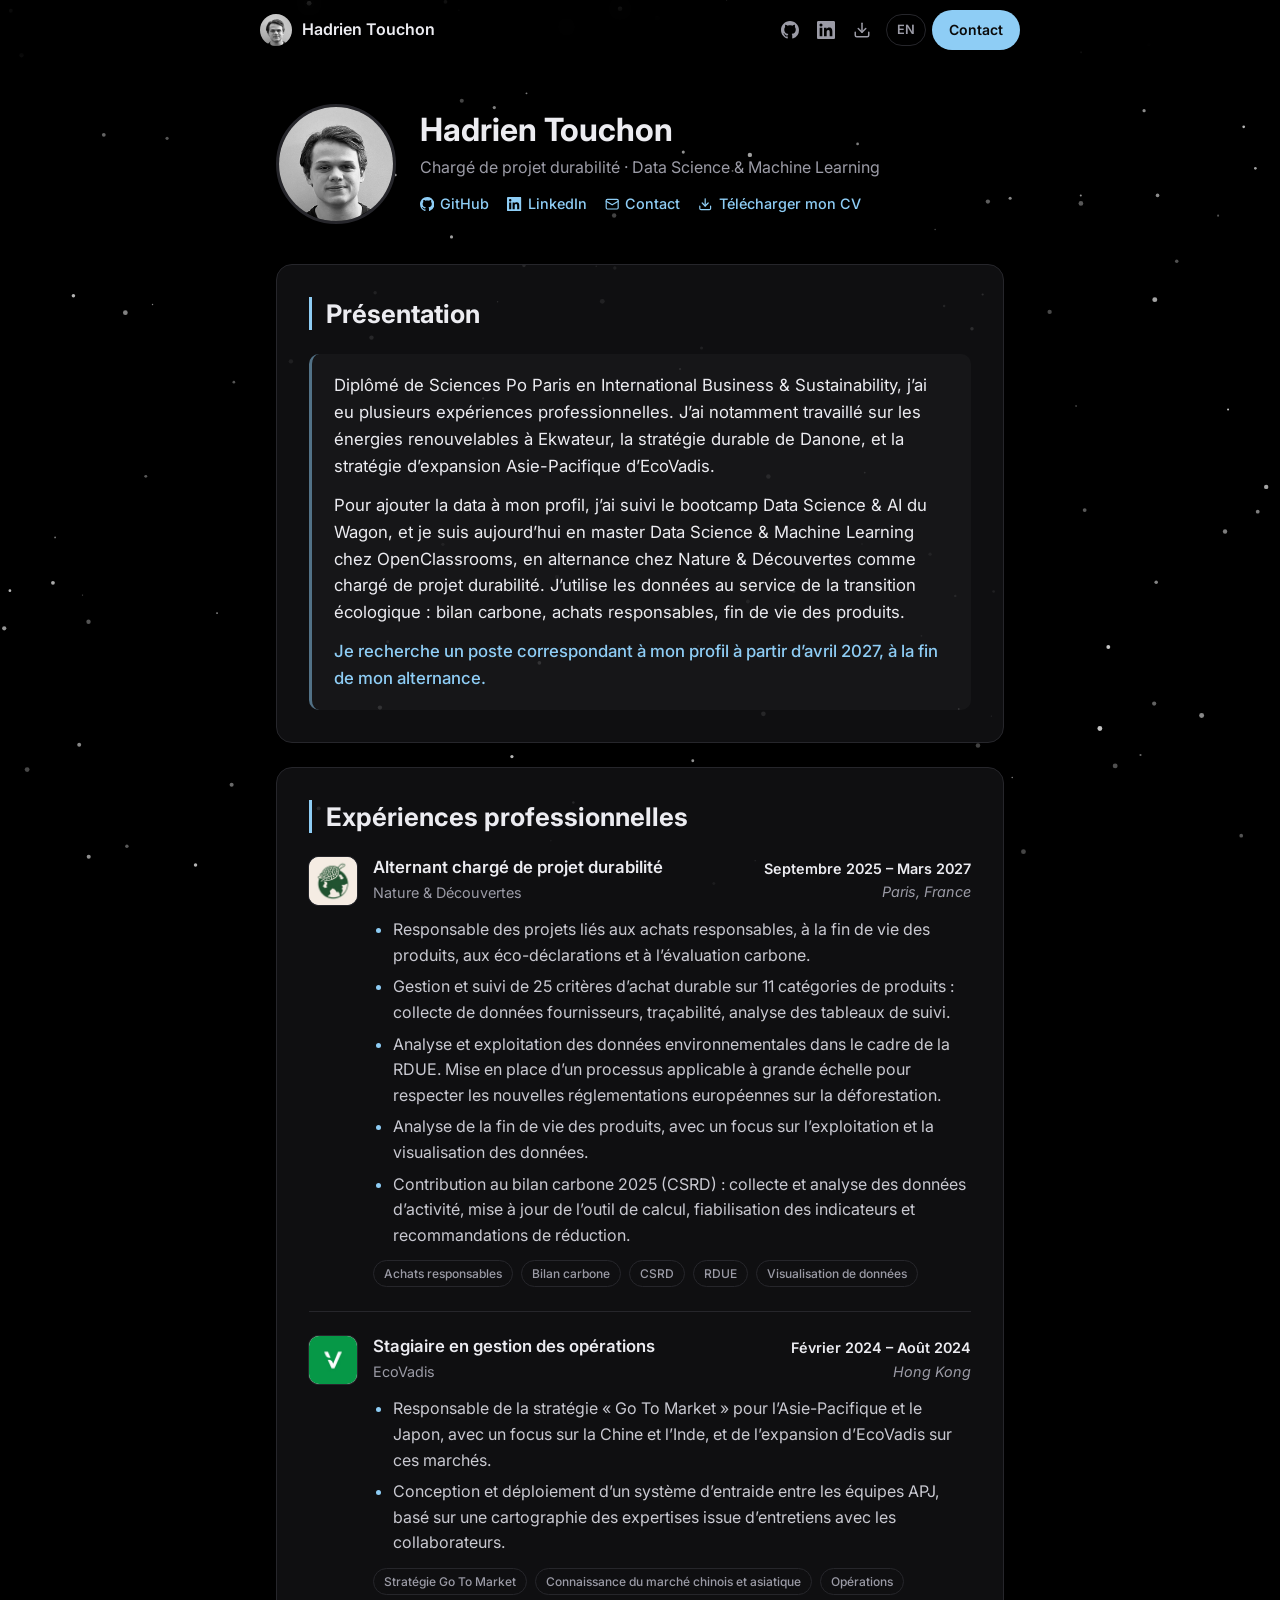
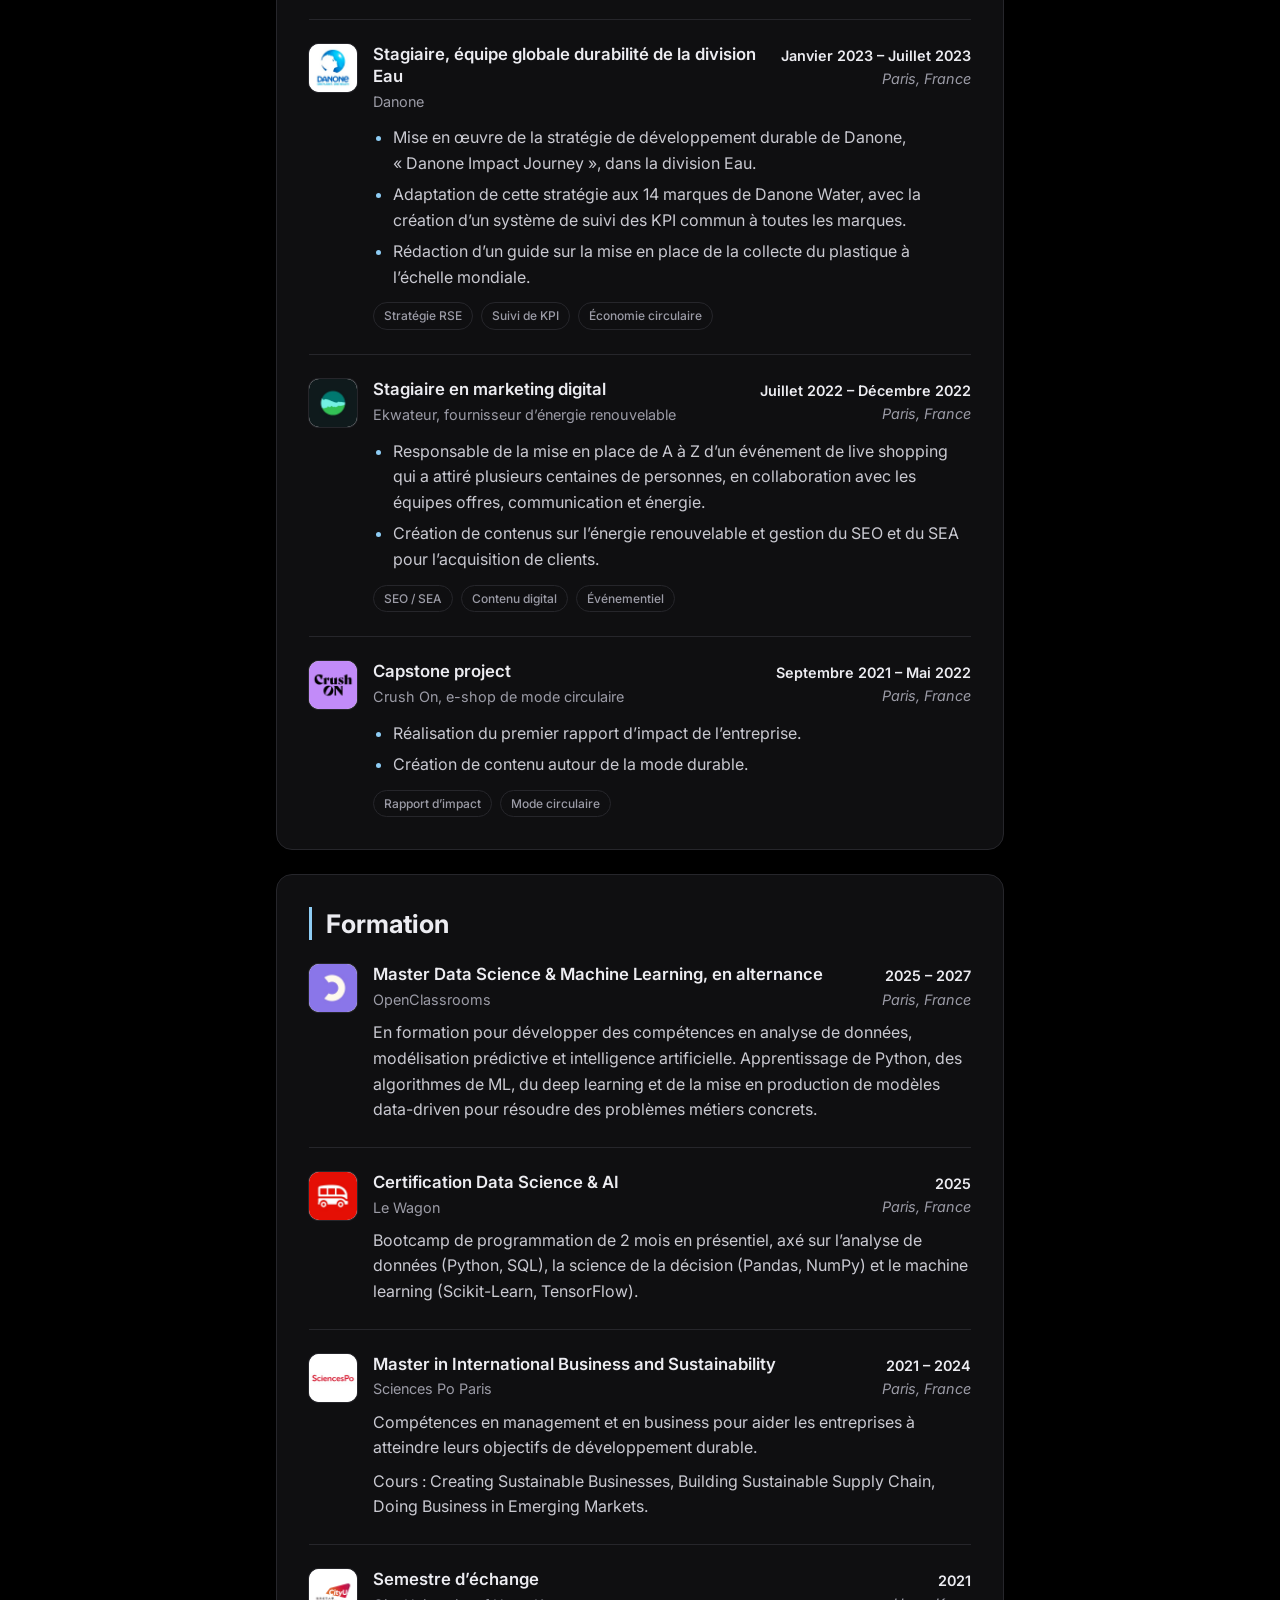
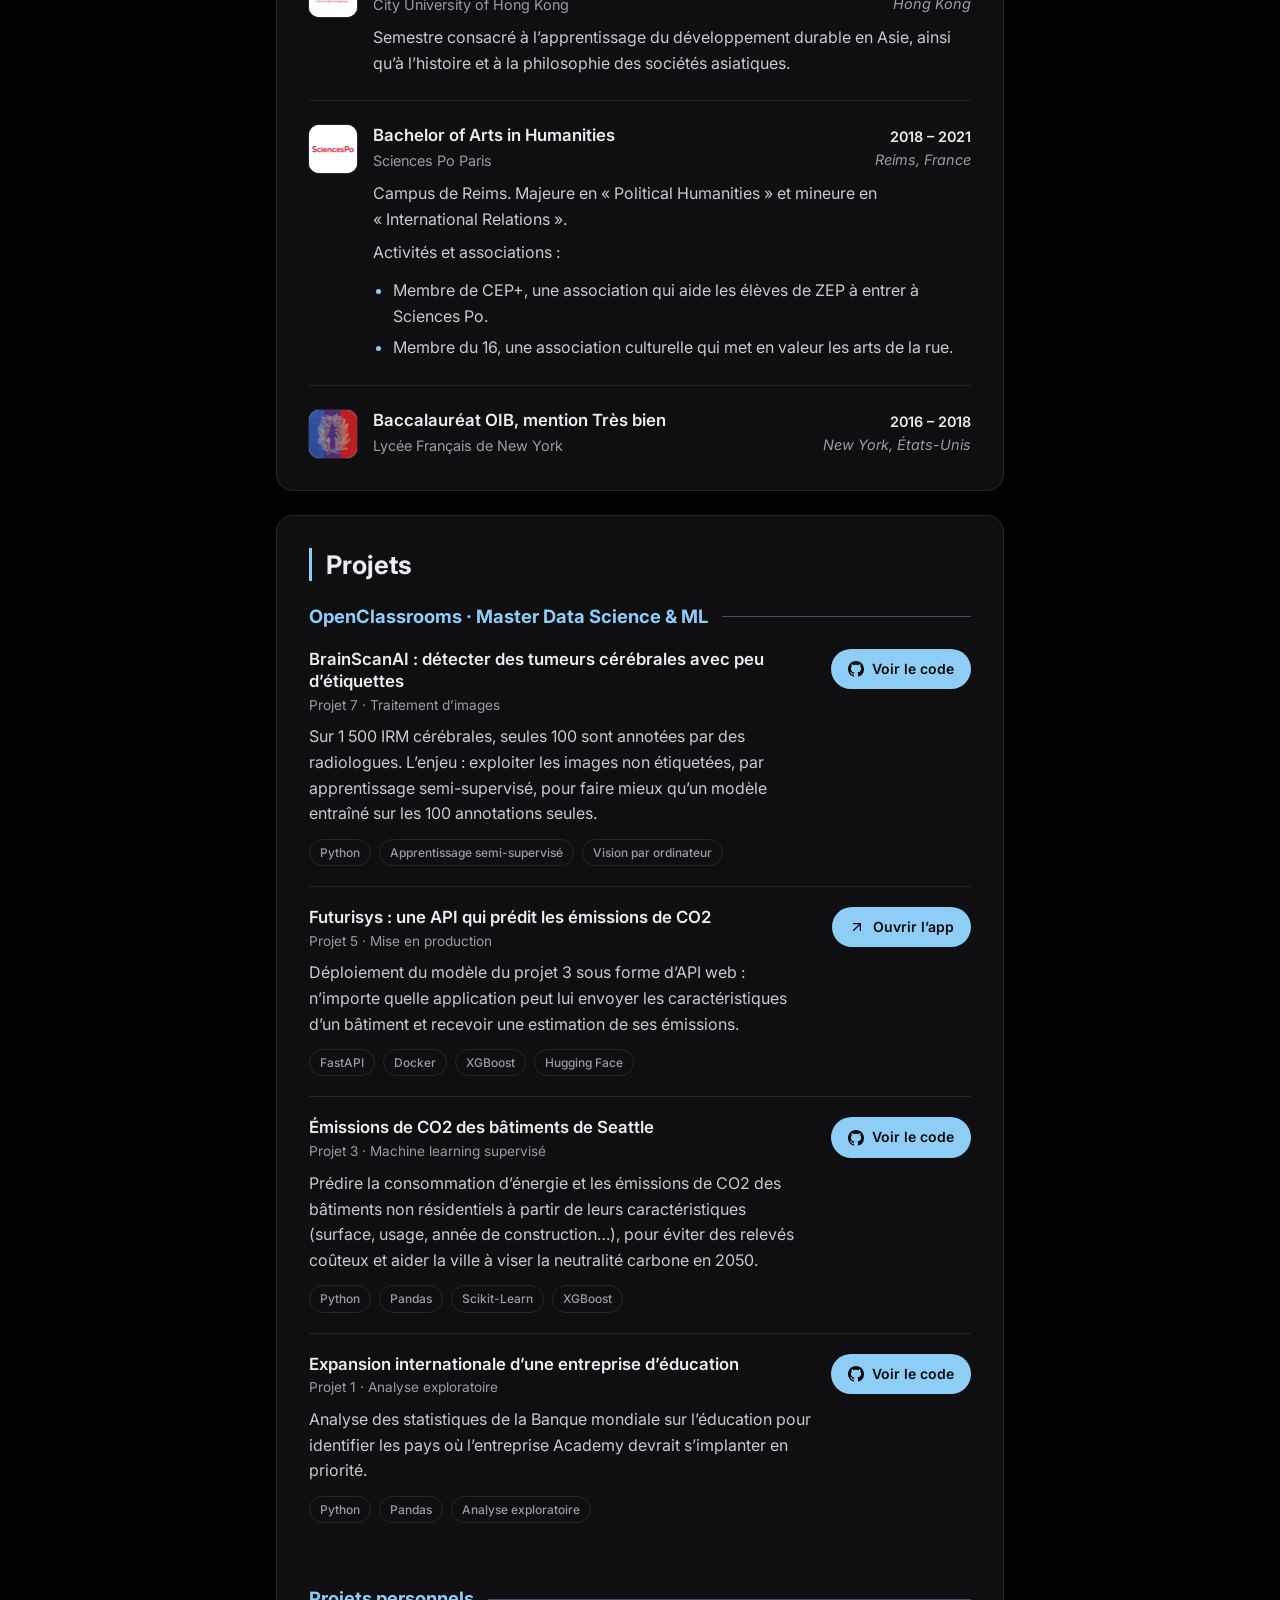
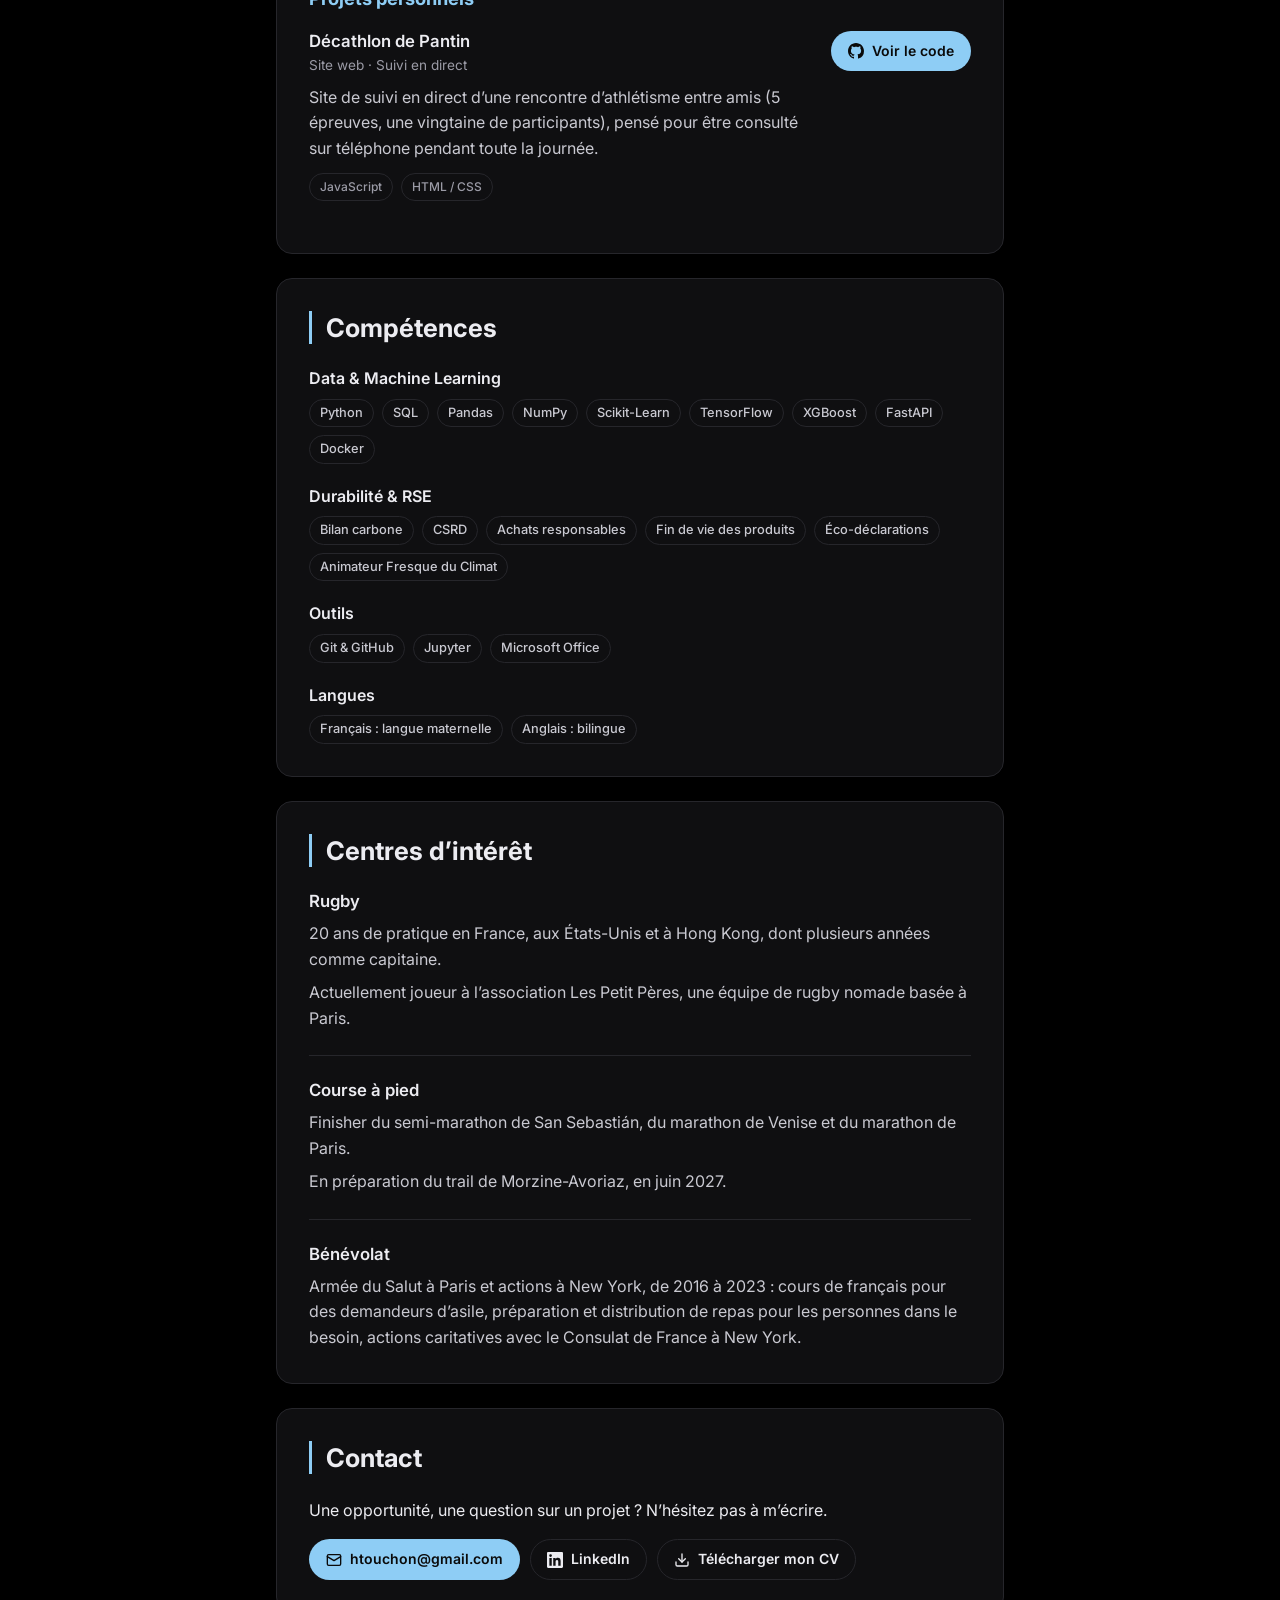
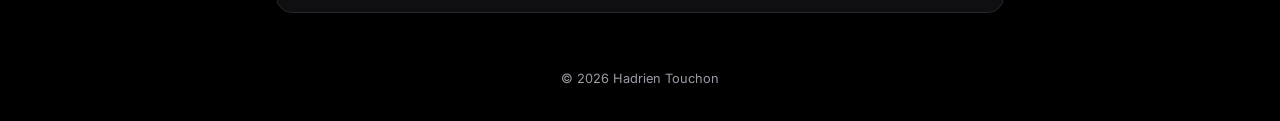
==== commit bc99b0ee: "mise en place de la version anglaise" ====
--- a/index.html
+++ b/index.html
@@ -76,8 +76,8 @@
           <svg class="icon"><use href="#i-download"/></svg>
         </a>
       </div>
-      <!-- Lien vers la version anglaise (page à créer : en/index.html) -->
-      <a class="lang-switch" href="en/" hreflang="en" lang="en" aria-label="English version">EN</a>
+      <!-- Lien vers la version anglaise -->
+      <a class="lang-switch" href="en/index.html" hreflang="en" lang="en" aria-label="English version">EN</a>
       <a class="btn btn-accent" href="#contact">Contact</a>
     </nav>
   </header>
@@ -345,7 +345,8 @@
             <span class="entry-date">2016 – 2018</span>
             <span class="entry-place">New York, États-Unis</span>
           </div>
-        </div>      </article>
+        </div>
+      </article>
     </section>
 
     <!-- =====================================================
@@ -476,7 +477,7 @@
          ===================================================== -->
     <section class="card" id="contact">
       <h2 class="section-title">Contact</h2>
-      <p>Une opportunité, une question sur un projet ? N’hésitez pas à m’écrire.</p>
+      <p>Une opportunité, une question sur un projet&nbsp;? N’hésitez pas à m’écrire.</p>
       <div class="contact-actions">
         <a class="btn btn-accent" href="mailto:htouchon@gmail.com"><svg class="icon"><use href="#i-mail"/></svg>htouchon@gmail.com</a>
         <a class="btn btn-ghost" href="https://www.linkedin.com/in/hadrien-touchon/" target="_blank" rel="noopener"><svg class="icon"><use href="#i-linkedin"/></svg>LinkedIn</a>
